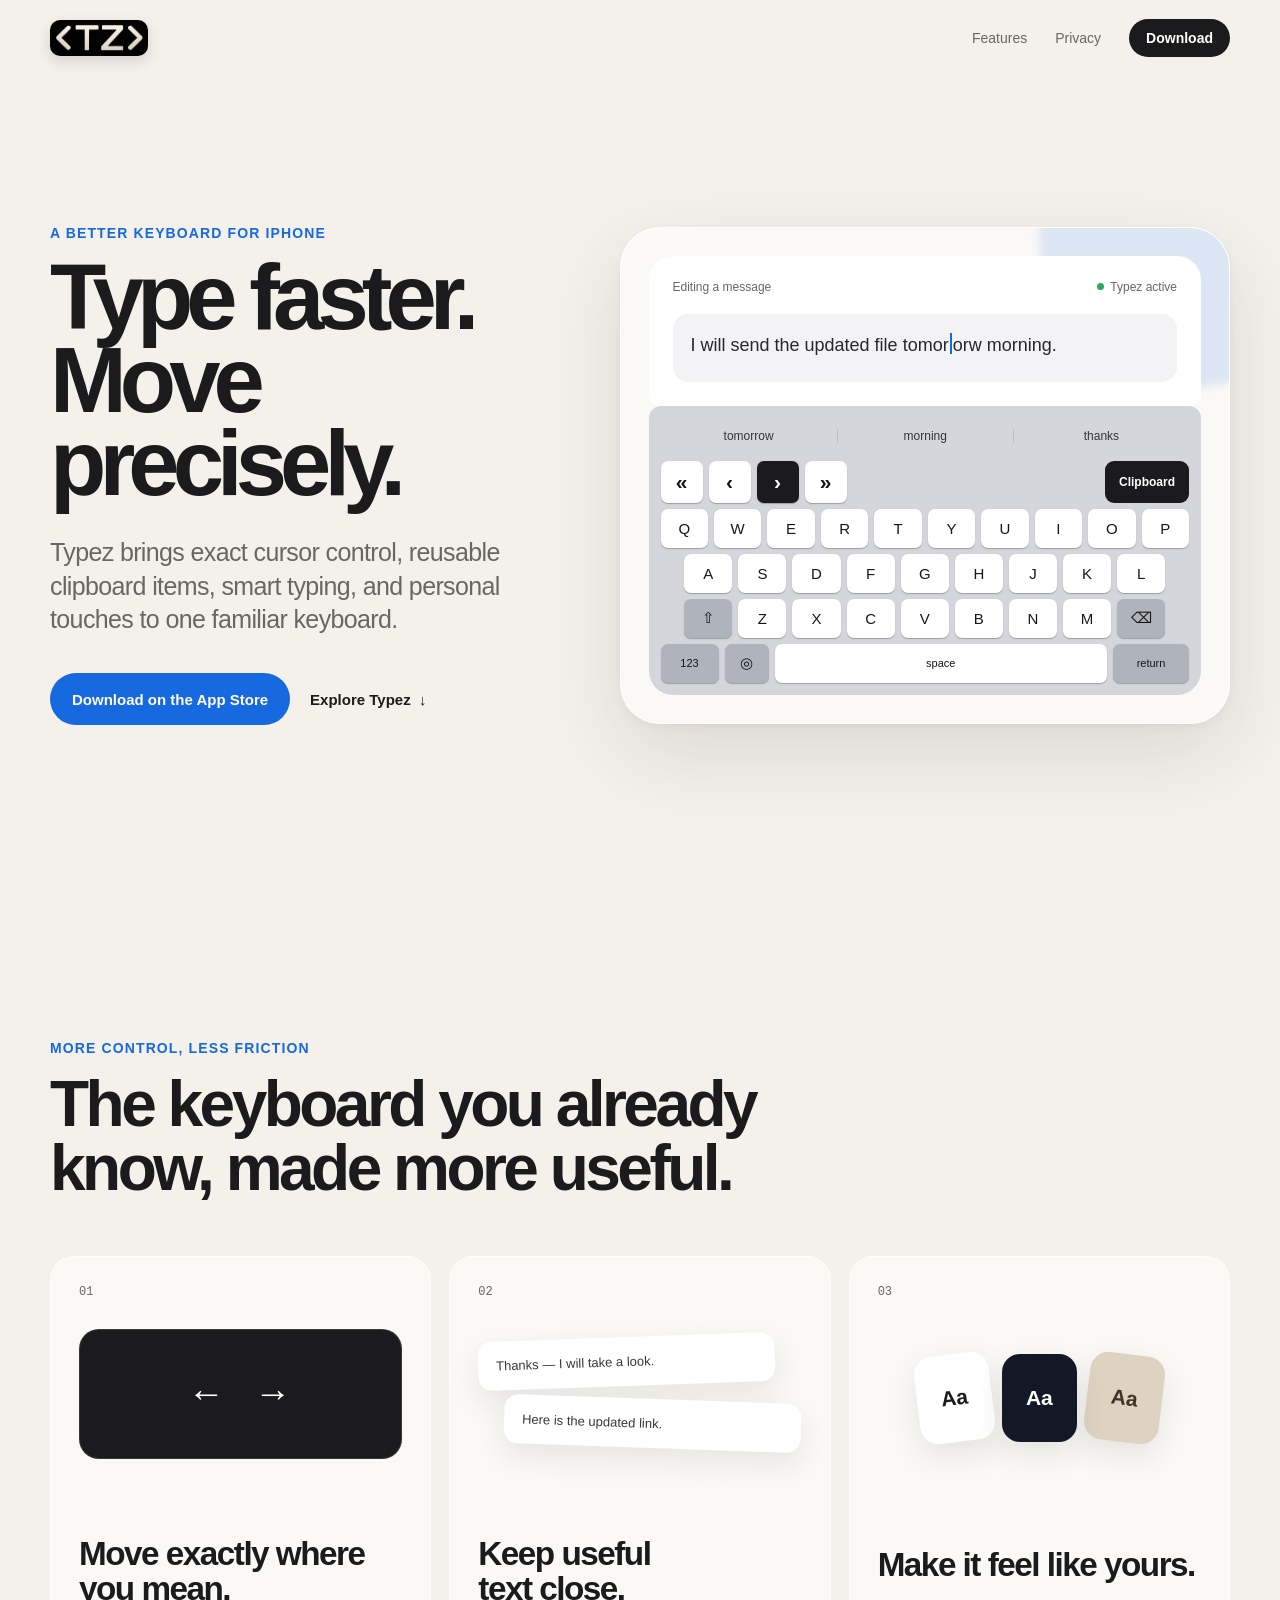
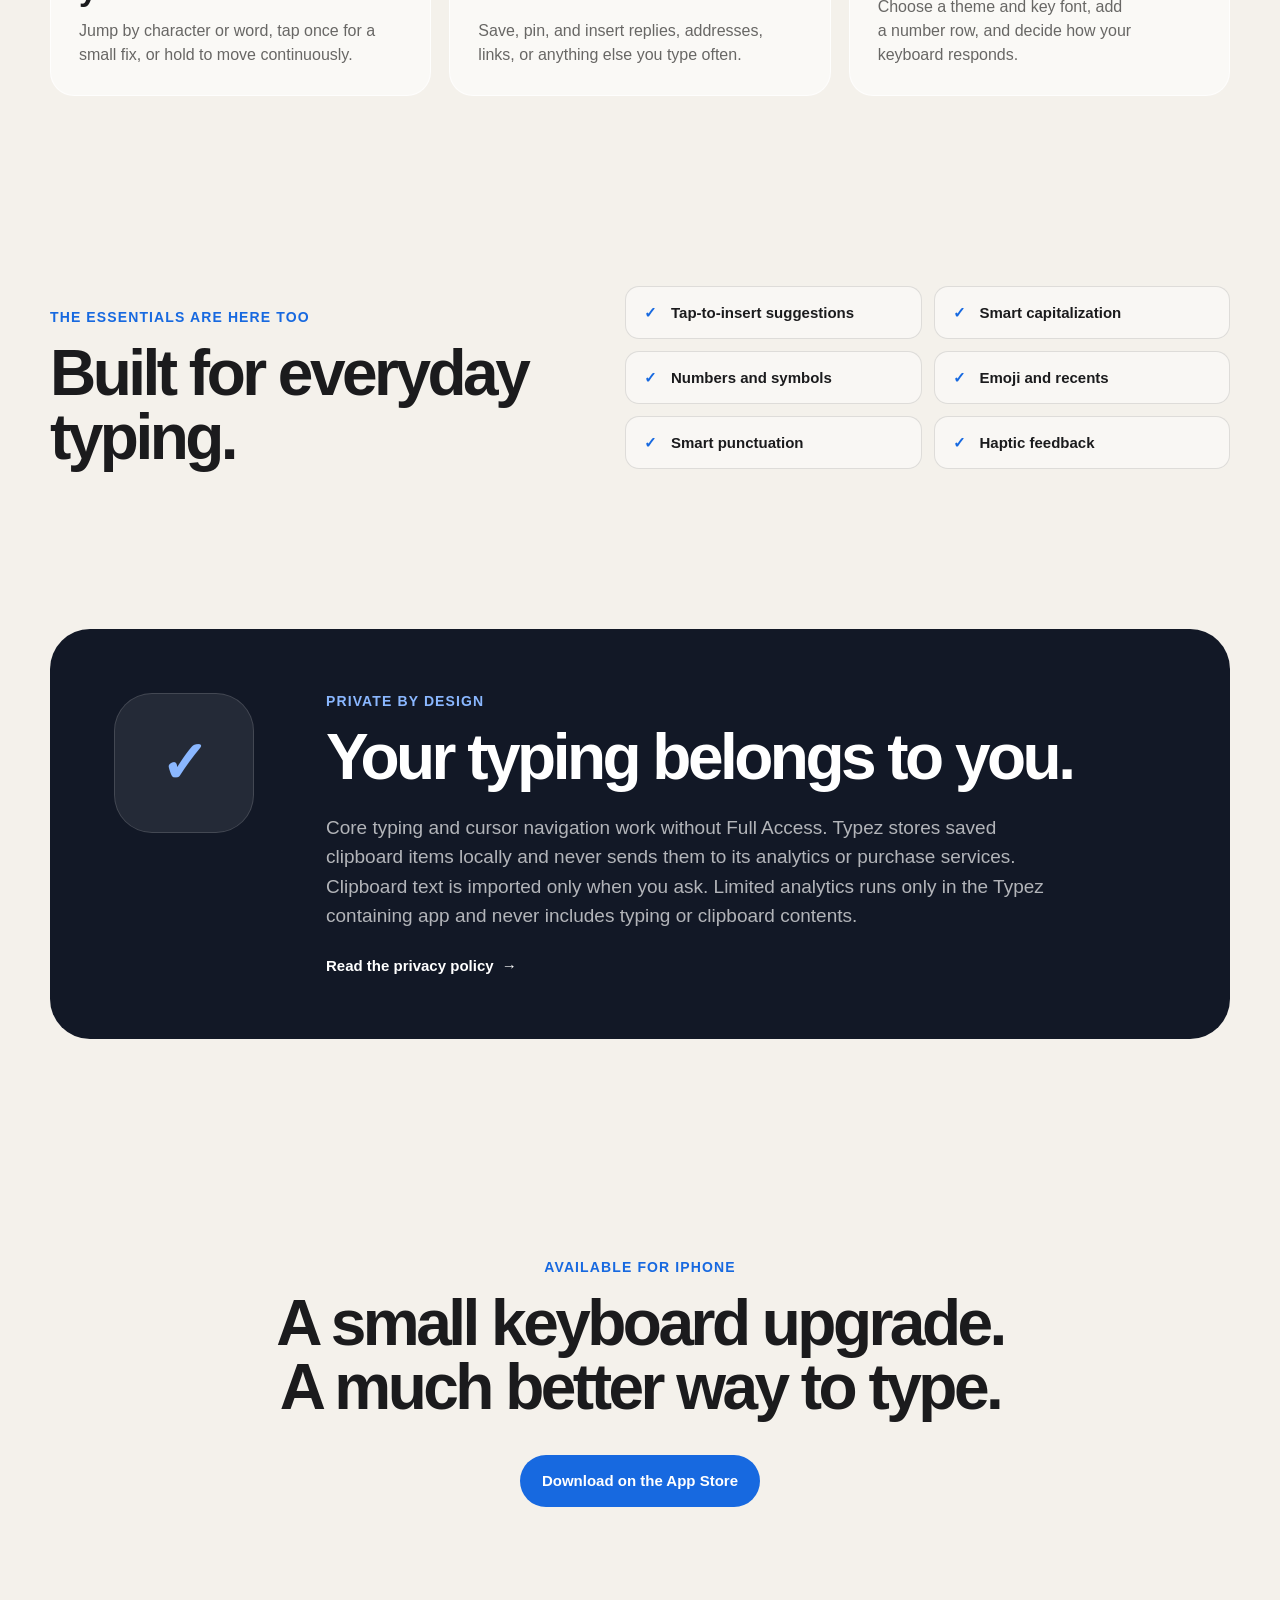
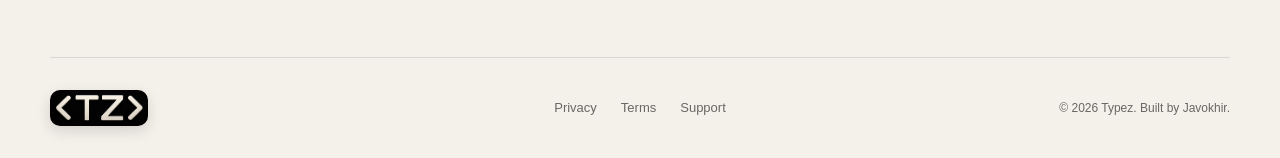
==== index.html @ 59bb4561 "Use full Typez artwork for favicon" ====
<!doctype html>
<html lang="en">
  <head>
    <meta charset="utf-8" />
    <meta name="viewport" content="width=device-width, initial-scale=1" />
    <meta
      name="description"
      content="Typez is a private, customizable iPhone keyboard with precise cursor controls and saved text ready when you need it."
    />
    <meta property="og:title" content="Typez — Type faster. Move precisely." />
    <meta
      property="og:description"
      content="Precise cursor controls, saved clipboard items, smart typing, and a keyboard made for you."
    />
    <meta property="og:type" content="website" />
    <meta name="theme-color" content="#f4f1eb" />
    <link rel="icon" type="image/png" sizes="512x512" href="assets/typez-icon.png" />
    <link rel="apple-touch-icon" href="assets/typez-icon.png" />
    <link rel="stylesheet" href="styles.css" />
    <title>Typez — Type faster. Move precisely.</title>
  </head>

  <body>
    <header class="site-header shell">
      <a class="brand" href="index.html" aria-label="Typez home">
        <img class="brand-logo" src="assets/typez-logo.png" width="450" height="165" alt="Typez" />
      </a>

      <nav class="site-nav" aria-label="Main navigation">
        <a href="#features">Features</a>
        <a class="mobile-link" href="#privacy">Privacy</a>
        <a class="nav-cta" href="https://apps.apple.com/">Download</a>
      </nav>
    </header>

    <main>
      <section class="hero shell">
        <div class="hero-copy">
          <p class="eyebrow">A better keyboard for iPhone</p>
          <h1>Type faster.<br />Move precisely.</h1>
          <p class="hero-text">
            Typez brings exact cursor control, reusable clipboard items, smart
            typing, and personal touches to one familiar keyboard.
          </p>
          <div class="hero-actions">
            <a class="release-pill" href="https://apps.apple.com/">Download on the App Store</a>
            <a class="text-link dark-link" href="#features">Explore Typez <span>↓</span></a>
          </div>
        </div>

        <div class="hero-product" aria-label="Preview of the Typez keyboard">
          <div class="editor-card">
            <div class="editor-topline">
              <span>Editing a message</span>
              <span class="status-dot">Typez active</span>
            </div>
            <p class="editor-text">
              I will send the updated file tomor<span class="cursor"></span>orw morning.
            </p>
          </div>

          <div class="keyboard" aria-hidden="true">
            <div class="suggestion-row">
              <span>tomorrow</span>
              <span>morning</span>
              <span>thanks</span>
            </div>

            <div class="tool-row">
              <span class="key tool-key">«</span>
              <span class="key tool-key">‹</span>
              <span class="key tool-key active">›</span>
              <span class="key tool-key">»</span>
              <span class="tool-spacer"></span>
              <span class="clipboard-key">Clipboard</span>
            </div>

            <div class="key-row ten">
              <span class="key">Q</span><span class="key">W</span><span class="key">E</span>
              <span class="key">R</span><span class="key">T</span><span class="key">Y</span>
              <span class="key">U</span><span class="key">I</span><span class="key">O</span>
              <span class="key">P</span>
            </div>
            <div class="key-row nine">
              <span class="key">A</span><span class="key">S</span><span class="key">D</span>
              <span class="key">F</span><span class="key">G</span><span class="key">H</span>
              <span class="key">J</span><span class="key">K</span><span class="key">L</span>
            </div>
            <div class="key-row nine bottom-row">
              <span class="key action-key">⇧</span><span class="key">Z</span>
              <span class="key">X</span><span class="key">C</span><span class="key">V</span>
              <span class="key">B</span><span class="key">N</span><span class="key">M</span>
              <span class="key action-key">⌫</span>
            </div>
            <div class="key-row bottom-controls">
              <span class="key action-key wide-key">123</span>
              <span class="key action-key icon-key">◎</span>
              <span class="key space-key">space</span>
              <span class="key action-key return-key">return</span>
            </div>
          </div>
        </div>
      </section>

      <section class="feature-section shell" id="features">
        <div class="section-heading">
          <p class="eyebrow">More control, less friction</p>
          <h2>The keyboard you already know, made more useful.</h2>
        </div>

        <div class="feature-grid">
          <article class="feature-card cursor-feature">
            <span class="feature-number">01</span>
            <div class="feature-icon arrow-icon" aria-hidden="true">←&nbsp;&nbsp;→</div>
            <h3>Move exactly where you mean.</h3>
            <p>
              Jump by character or word, tap once for a small fix, or hold to
              move continuously.
            </p>
          </article>

          <article class="feature-card clipboard-feature">
            <span class="feature-number">02</span>
            <div class="snippet-stack" aria-hidden="true">
              <span>Thanks — I will take a look.</span>
              <span>Here is the updated link.</span>
            </div>
            <h3>Keep useful text close.</h3>
            <p>
              Save, pin, and insert replies, addresses, links, or anything else
              you type often.
            </p>
          </article>

          <article class="feature-card theme-feature">
            <span class="feature-number">03</span>
            <div class="theme-swatches" aria-hidden="true">
              <span class="light-theme">Aa</span>
              <span class="midnight-theme">Aa</span>
              <span class="warm-theme">Aa</span>
            </div>
            <h3>Make it feel like yours.</h3>
            <p>
              Choose a theme and key font, add a number row, and decide how your
              keyboard responds.
            </p>
          </article>
        </div>
      </section>

      <section class="essentials shell" aria-labelledby="essentials-title">
        <div>
          <p class="eyebrow">The essentials are here too</p>
          <h2 id="essentials-title">Built for everyday typing.</h2>
        </div>
        <ul class="feature-list">
          <li>Tap-to-insert suggestions</li>
          <li>Smart capitalization</li>
          <li>Numbers and symbols</li>
          <li>Emoji and recents</li>
          <li>Smart punctuation</li>
          <li>Haptic feedback</li>
        </ul>
      </section>

      <section class="privacy-section shell" id="privacy">
        <div class="privacy-card">
          <div class="privacy-symbol" aria-hidden="true">✓</div>
          <div>
            <p class="eyebrow">Private by design</p>
            <h2>Your typing belongs to you.</h2>
            <p>
              Core typing and cursor navigation work without Full Access. Typez
              stores saved clipboard items locally and never sends them to its
              analytics or purchase services. Clipboard text is imported only
              when you ask. Limited analytics runs only in the Typez containing
              app and never includes typing or clipboard contents.
            </p>
            <a class="text-link" href="privacy.html">Read the privacy policy <span>→</span></a>
          </div>
        </div>
      </section>

      <section class="final-cta shell">
        <p class="eyebrow">Available for iPhone</p>
        <h2>A small keyboard upgrade.<br />A much better way to type.</h2>
        <a class="release-pill final-release" href="https://apps.apple.com/">Download on the App Store</a>
      </section>
    </main>

    <footer class="site-footer shell">
      <div class="footer-brand">
        <img class="brand-logo" src="assets/typez-logo.png" width="450" height="165" alt="Typez" />
      </div>
      <div class="footer-links">
        <a href="privacy.html">Privacy</a>
        <a href="terms.html">Terms</a>
        <a href="mailto:support@typez.app">Support</a>
      </div>
      <p>© 2026 Typez. Built by Javokhir.</p>
    </footer>
  </body>
</html>
---- styles.css ----
:root {
  color-scheme: light;
  --canvas: #f4f1eb;
  --surface: #fffdf9;
  --ink: #1b1b1d;
  --muted: #686765;
  --faint: #686765;
  --line: rgba(27, 27, 29, 0.12);
  --line-strong: rgba(27, 27, 29, 0.2);
  --blue: #1769e0;
  --midnight: #121826;
  --warm: #ded2c0;
  --radius-large: 40px;
  --radius-medium: 24px;
  --shadow: 0 30px 80px rgba(49, 42, 32, 0.12),
    0 3px 12px rgba(49, 42, 32, 0.05);
}

* {
  box-sizing: border-box;
}

html {
  scroll-behavior: smooth;
}

body {
  margin: 0;
  background: var(--canvas);
  color: var(--ink);
  font-family: -apple-system, BlinkMacSystemFont, "SF Pro Display", "SF Pro Text",
    "Helvetica Neue", Arial, sans-serif;
  -webkit-font-smoothing: antialiased;
  text-rendering: optimizeLegibility;
}

a {
  color: inherit;
}

.shell {
  width: min(1180px, calc(100% - 48px));
  margin-inline: auto;
}

.site-header {
  display: flex;
  align-items: center;
  justify-content: space-between;
  min-height: 76px;
}

.brand,
.footer-brand {
  display: inline-flex;
  align-items: center;
  text-decoration: none;
}

.brand-logo {
  display: block;
  width: 98px;
  height: auto;
  border-radius: 10px;
  box-shadow: 0 5px 14px rgba(27, 27, 29, 0.14);
}

.site-nav {
  display: flex;
  align-items: center;
  gap: 28px;
  font-size: 14px;
}

.site-nav a,
.footer-links a {
  color: var(--muted);
  text-decoration: none;
  transition: color 160ms ease;
}

.site-nav a:hover,
.footer-links a:hover,
.site-nav a[aria-current="page"],
.footer-links a[aria-current="page"] {
  color: var(--ink);
}

.site-nav .nav-cta {
  padding: 11px 17px;
  border-radius: 999px;
  background: var(--ink);
  color: white;
  font-weight: 650;
}

.site-nav .nav-cta:hover {
  color: white;
  background: #353537;
}

.hero {
  display: grid;
  grid-template-columns: minmax(0, 0.9fr) minmax(470px, 1.1fr);
  align-items: center;
  gap: 70px;
  min-height: calc(100vh - 76px);
  padding-block: 70px 96px;
}

.eyebrow {
  margin: 0 0 16px;
  color: var(--blue);
  font-size: 14px;
  font-weight: 720;
  letter-spacing: 0.08em;
  text-transform: uppercase;
}

h1,
h2,
h3,
p {
  text-wrap: pretty;
}

.hero h1 {
  margin: 0;
  font-size: clamp(64px, 7.2vw, 104px);
  font-weight: 730;
  letter-spacing: -0.075em;
  line-height: 0.9;
}

.hero-text {
  max-width: 560px;
  margin: 30px 0 0;
  color: var(--muted);
  font-size: clamp(20px, 2vw, 25px);
  letter-spacing: -0.025em;
  line-height: 1.35;
}

.hero-actions {
  display: flex;
  align-items: center;
  gap: 20px;
  margin-top: 36px;
}

.release-pill {
  display: inline-grid;
  min-height: 52px;
  place-items: center;
  padding: 0 22px;
  border-radius: 999px;
  background: var(--blue);
  color: white;
  font-size: 15px;
  font-weight: 680;
  text-decoration: none;
  transition: background 160ms ease, transform 160ms ease;
}

.release-pill:hover {
  background: #0f59c5;
  transform: translateY(-1px);
}

.text-link {
  color: white;
  font-size: 15px;
  font-weight: 650;
  text-decoration: none;
}

.dark-link {
  color: var(--ink);
}

.text-link span {
  display: inline-block;
  margin-left: 4px;
  transition: transform 160ms ease;
}

.text-link:hover span {
  transform: translateX(3px);
}

.dark-link:hover span {
  transform: translateY(3px);
}

.hero-product {
  position: relative;
  padding: 28px;
  border: 1px solid rgba(255, 255, 255, 0.78);
  border-radius: var(--radius-large);
  background: rgba(255, 255, 255, 0.58);
  box-shadow: var(--shadow);
  backdrop-filter: blur(20px);
  overflow: hidden;
}

.hero-product::before {
  position: absolute;
  width: 300px;
  height: 300px;
  top: -140px;
  right: -110px;
  border-radius: 50%;
  background: rgba(23, 105, 224, 0.13);
  content: "";
  filter: blur(4px);
}

.editor-card {
  position: relative;
  padding: 24px;
  border-radius: 24px 24px 12px 12px;
  background: white;
}

.editor-topline {
  display: flex;
  align-items: center;
  justify-content: space-between;
  margin-bottom: 20px;
  color: var(--faint);
  font-size: 12px;
}

.status-dot {
  display: inline-flex;
  align-items: center;
  gap: 6px;
}

.status-dot::before {
  width: 7px;
  height: 7px;
  border-radius: 50%;
  background: #30a75b;
  content: "";
}

.editor-text {
  min-height: 68px;
  margin: 0;
  padding: 18px;
  border-radius: 15px;
  background: #f3f3f5;
  color: #28282b;
  font-size: clamp(15px, 1.6vw, 18px);
  line-height: 1.55;
}

.cursor {
  display: inline-block;
  width: 2px;
  height: 1.2em;
  margin: 0 1px -0.22em;
  background: var(--blue);
  animation: blink 1s steps(1) infinite;
}

@keyframes blink {
  50% {
    opacity: 0;
  }
}

.keyboard {
  position: relative;
  padding: 12px;
  border-radius: 12px 12px 24px 24px;
  background: #d4d6dc;
}

.suggestion-row {
  display: grid;
  grid-template-columns: repeat(3, 1fr);
  min-height: 36px;
  align-items: center;
  margin-bottom: 7px;
  color: #343437;
  font-size: 12px;
  text-align: center;
}

.suggestion-row span + span {
  border-left: 1px solid rgba(27, 27, 29, 0.12);
}

.tool-row,
.key-row {
  display: grid;
  gap: 6px;
  margin-bottom: 6px;
}

.tool-row {
  grid-template-columns: repeat(4, 42px) 1fr auto;
}

.key-row.ten {
  grid-template-columns: repeat(10, 1fr);
}

.key-row.nine {
  grid-template-columns: repeat(9, 1fr);
  padding-inline: 4.5%;
}

.key-row.bottom-controls {
  grid-template-columns: 58px 44px 1fr 76px;
  margin: 0;
  padding-inline: 0;
}

.key {
  display: grid;
  min-width: 0;
  min-height: 39px;
  place-items: center;
  border-radius: 7px;
  background: white;
  color: #171719;
  font-size: clamp(11px, 1.2vw, 15px);
  font-weight: 520;
  box-shadow: 0 1px 0 rgba(0, 0, 0, 0.2), 0 1px 3px rgba(0, 0, 0, 0.08);
}

.tool-key {
  min-height: 42px;
  font-size: 21px;
  font-weight: 650;
}

.tool-key.active {
  background: var(--ink);
  color: white;
}

.clipboard-key {
  display: grid;
  min-height: 42px;
  place-items: center;
  padding: 0 14px;
  border-radius: 9px;
  background: var(--ink);
  color: white;
  font-size: 12px;
  font-weight: 650;
}

.action-key {
  background: #afb3bb;
}

.space-key,
.return-key,
.wide-key {
  font-size: 11px;
}

.feature-section {
  padding-block: 140px 70px;
}

.section-heading {
  max-width: 780px;
  margin-bottom: 56px;
}

.section-heading h2,
.essentials h2,
.privacy-card h2,
.final-cta h2 {
  margin: 0;
  font-size: clamp(42px, 5vw, 70px);
  font-weight: 700;
  letter-spacing: -0.055em;
  line-height: 1;
}

.feature-grid {
  display: grid;
  grid-template-columns: repeat(3, 1fr);
  gap: 18px;
}

.feature-card {
  display: flex;
  min-height: 440px;
  flex-direction: column;
  padding: 28px;
  border: 1px solid rgba(255, 255, 255, 0.72);
  border-radius: var(--radius-medium);
  background: rgba(255, 255, 255, 0.56);
  overflow: hidden;
}

.feature-number {
  color: var(--faint);
  font-family: ui-monospace, SFMono-Regular, Menlo, monospace;
  font-size: 12px;
}

.feature-card h3 {
  margin: auto 0 12px;
  font-size: clamp(26px, 2.6vw, 35px);
  font-weight: 680;
  letter-spacing: -0.045em;
  line-height: 1.05;
}

.feature-card p {
  margin: 0;
  color: var(--muted);
  font-size: 16px;
  line-height: 1.5;
}

.feature-icon {
  display: grid;
  height: 130px;
  place-items: center;
  margin-top: 30px;
  border-radius: 20px;
}

.arrow-icon {
  background: var(--ink);
  color: white;
  font-size: 37px;
  font-weight: 620;
  letter-spacing: 0.08em;
  box-shadow: inset 0 0 0 1px rgba(255, 255, 255, 0.12);
}

.snippet-stack {
  position: relative;
  height: 142px;
  margin-top: 28px;
}

.snippet-stack span {
  position: absolute;
  display: block;
  width: calc(100% - 26px);
  padding: 17px 18px;
  border-radius: 14px;
  background: white;
  color: #38373a;
  font-size: 13px;
  box-shadow: 0 12px 30px rgba(42, 37, 31, 0.09);
}

.snippet-stack span:first-child {
  top: 10px;
  left: 0;
  transform: rotate(-2deg);
}

.snippet-stack span:last-child {
  top: 72px;
  right: 0;
  transform: rotate(2deg);
}

.theme-swatches {
  display: flex;
  height: 142px;
  align-items: center;
  justify-content: center;
  gap: 10px;
  margin-top: 28px;
}

.theme-swatches span {
  display: grid;
  width: 75px;
  height: 88px;
  place-items: center;
  border-radius: 18px;
  font-size: 21px;
  font-weight: 650;
  box-shadow: 0 12px 30px rgba(42, 37, 31, 0.1);
}

.light-theme {
  background: white;
  color: var(--ink);
  transform: rotate(-7deg);
}

.midnight-theme {
  z-index: 2;
  background: var(--midnight);
  color: white;
}

.warm-theme {
  background: var(--warm);
  color: #3e3429;
  transform: rotate(7deg);
}

.essentials {
  display: grid;
  grid-template-columns: 0.9fr 1.1fr;
  align-items: end;
  gap: 80px;
  padding-block: 120px;
}

.feature-list {
  display: grid;
  grid-template-columns: repeat(2, 1fr);
  gap: 12px;
  margin: 0;
  padding: 0;
  list-style: none;
}

.feature-list li {
  position: relative;
  padding: 17px 18px 17px 45px;
  border: 1px solid var(--line);
  border-radius: 14px;
  background: rgba(255, 255, 255, 0.43);
  font-size: 15px;
  font-weight: 560;
}

.feature-list li::before {
  position: absolute;
  top: 50%;
  left: 18px;
  color: var(--blue);
  content: "✓";
  font-weight: 760;
  transform: translateY(-50%);
}

.privacy-section {
  padding-block: 40px 120px;
}

.privacy-card {
  display: grid;
  grid-template-columns: 160px 1fr;
  gap: 52px;
  padding: 64px;
  border-radius: var(--radius-large);
  background: var(--midnight);
  color: white;
}

.privacy-symbol {
  display: grid;
  width: 140px;
  height: 140px;
  place-items: center;
  border: 1px solid rgba(255, 255, 255, 0.14);
  border-radius: 38px;
  background: rgba(255, 255, 255, 0.08);
  color: #8ab7ff;
  font-size: 58px;
  font-weight: 700;
}

.privacy-card .eyebrow {
  color: #8ab7ff;
}

.privacy-card p:not(.eyebrow) {
  max-width: 720px;
  margin: 24px 0 26px;
  color: rgba(255, 255, 255, 0.68);
  font-size: 19px;
  line-height: 1.55;
}

.final-cta {
  padding-block: 100px 150px;
  text-align: center;
}

.final-cta h2 {
  max-width: 900px;
  margin-inline: auto;
}

.final-release {
  margin-top: 36px;
}

.site-footer {
  display: grid;
  grid-template-columns: 1fr auto 1fr;
  align-items: center;
  gap: 32px;
  padding-block: 32px;
  border-top: 1px solid var(--line);
}

.footer-links {
  display: flex;
  gap: 24px;
  font-size: 13px;
}

.site-footer > p {
  margin: 0;
  color: var(--faint);
  font-size: 12px;
  text-align: right;
}

.legal-page {
  max-width: 900px;
  padding-block: 100px 120px;
}

.legal-header {
  padding-bottom: 60px;
  border-bottom: 1px solid var(--line);
}

.legal-header h1 {
  margin: 0;
  font-size: clamp(58px, 8vw, 92px);
  font-weight: 720;
  letter-spacing: -0.07em;
  line-height: 0.95;
}

.legal-updated {
  margin: 20px 0 0;
  color: var(--faint);
  font-size: 13px;
}

.legal-intro {
  max-width: 730px;
  margin: 34px 0 0;
  color: var(--muted);
  font-size: 21px;
  line-height: 1.55;
}

.legal-content {
  padding-top: 30px;
}

.legal-content section {
  padding-block: 34px;
  border-bottom: 1px solid var(--line);
}

.legal-content h2 {
  margin: 0 0 18px;
  font-size: 24px;
  font-weight: 680;
  letter-spacing: -0.025em;
}

.legal-content p,
.legal-content li {
  color: var(--muted);
  font-size: 16px;
  line-height: 1.75;
}

.legal-content p {
  margin: 0;
}

.legal-content p + p,
.legal-content ul + p {
  margin-top: 16px;
}

.legal-content ul {
  margin: 14px 0 0;
  padding-left: 22px;
}

.legal-content li + li {
  margin-top: 7px;
}

.legal-content a {
  color: var(--blue);
  text-underline-offset: 3px;
}

.legal-footer {
  max-width: 1180px;
}

@media (max-width: 980px) {
  .hero {
    grid-template-columns: 1fr;
    gap: 60px;
    padding-top: 90px;
  }

  .hero-copy {
    max-width: 780px;
    margin-inline: auto;
    text-align: center;
  }

  .hero-text,
  .hero-actions {
    justify-content: center;
    margin-inline: auto;
  }

  .feature-grid {
    grid-template-columns: 1fr;
  }

  .feature-card {
    min-height: 390px;
  }

  .essentials {
    grid-template-columns: 1fr;
    gap: 44px;
  }
}

@media (max-width: 720px) {
  .shell {
    width: min(100% - 28px, 1180px);
  }

  .site-header {
    min-height: 68px;
  }

  .brand-logo {
    width: 88px;
    border-radius: 9px;
  }

  .site-nav {
    gap: 14px;
  }

  .site-nav > a {
    display: none;
  }

  .site-nav > .nav-cta,
  .site-nav > .mobile-link {
    display: inline-flex;
  }

  .hero {
    min-height: 0;
    padding-block: 70px 80px;
  }

  .hero h1 {
    font-size: clamp(54px, 17vw, 76px);
  }

  .hero-text {
    font-size: 19px;
  }

  .hero-actions {
    flex-direction: column;
  }

  .hero-product {
    padding: 10px;
    border-radius: 28px;
  }

  .editor-card {
    padding: 15px 10px;
  }

  .editor-text {
    min-height: 58px;
    padding: 13px;
    font-size: 13px;
  }

  .keyboard {
    padding: 7px;
  }

  .tool-row,
  .key-row {
    gap: 4px;
    margin-bottom: 4px;
  }

  .tool-row {
    grid-template-columns: repeat(4, 34px) 1fr auto;
  }

  .key {
    min-height: 32px;
    border-radius: 5px;
    font-size: 10px;
  }

  .tool-key {
    min-height: 36px;
    font-size: 17px;
  }

  .clipboard-key {
    min-height: 36px;
    padding-inline: 9px;
    font-size: 10px;
  }

  .suggestion-row {
    min-height: 31px;
    font-size: 10px;
  }

  .key-row.bottom-controls {
    grid-template-columns: 47px 38px 1fr 62px;
  }

  .feature-section {
    padding-block: 100px 50px;
  }

  .section-heading {
    margin-bottom: 36px;
  }

  .section-heading h2,
  .essentials h2,
  .privacy-card h2,
  .final-cta h2 {
    font-size: clamp(39px, 12vw, 54px);
  }

  .feature-card {
    min-height: 380px;
    padding: 22px;
  }

  .essentials {
    padding-block: 90px;
  }

  .feature-list {
    grid-template-columns: 1fr;
  }

  .privacy-section {
    padding-bottom: 80px;
  }

  .privacy-card {
    grid-template-columns: 1fr;
    gap: 34px;
    padding: 34px 24px;
    border-radius: 28px;
  }

  .privacy-symbol {
    width: 76px;
    height: 76px;
    border-radius: 22px;
    font-size: 34px;
  }

  .privacy-card p:not(.eyebrow) {
    font-size: 17px;
  }

  .final-cta {
    padding-block: 80px 110px;
  }

  .site-footer {
    grid-template-columns: 1fr auto;
  }

  .site-footer > p {
    grid-column: 1 / -1;
    text-align: left;
  }

  .footer-links {
    gap: 15px;
  }

  .legal-page {
    padding-block: 70px 90px;
  }

  .legal-header {
    padding-bottom: 44px;
  }

  .legal-header h1 {
    font-size: clamp(52px, 16vw, 72px);
  }

  .legal-intro {
    font-size: 18px;
  }
}

@media (prefers-reduced-motion: reduce) {
  html {
    scroll-behavior: auto;
  }

  *,
  *::before,
  *::after {
    scroll-behavior: auto !important;
    animation-duration: 0.01ms !important;
    animation-iteration-count: 1 !important;
    transition-duration: 0.01ms !important;
  }
}
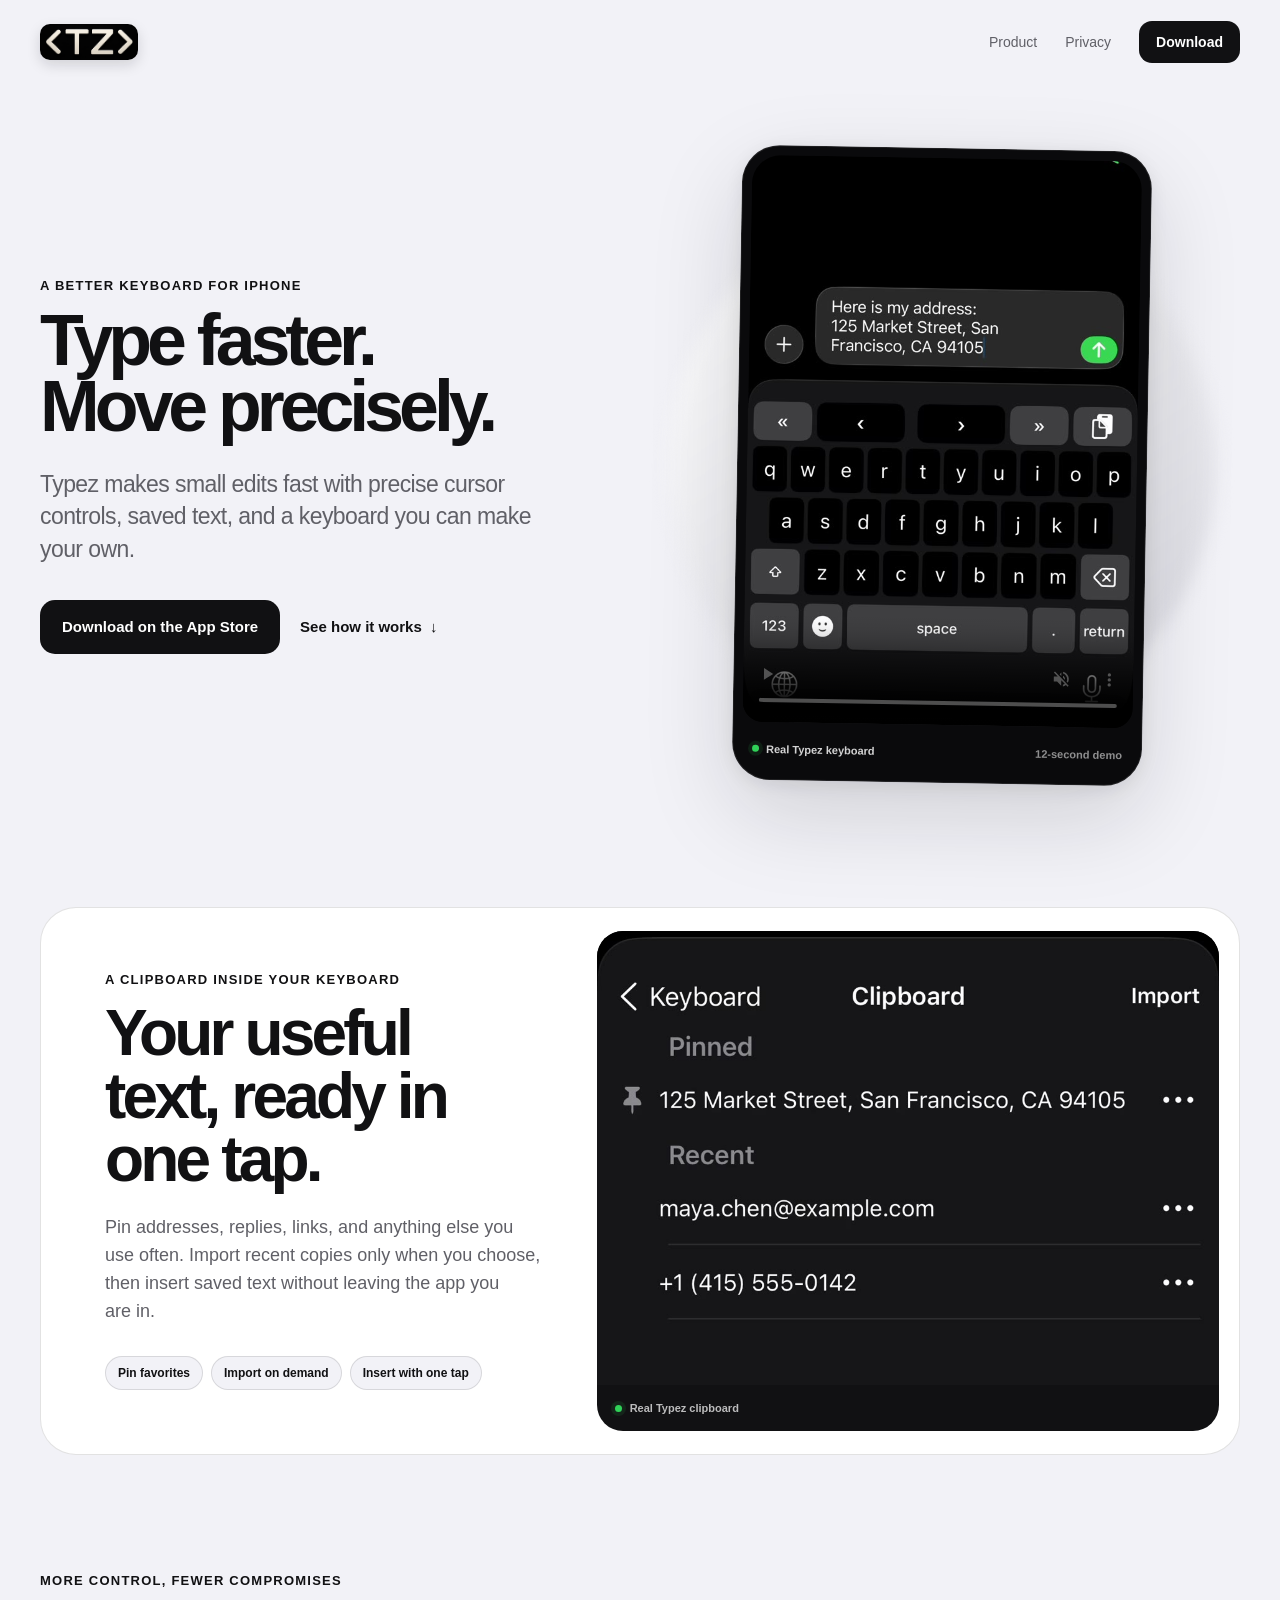
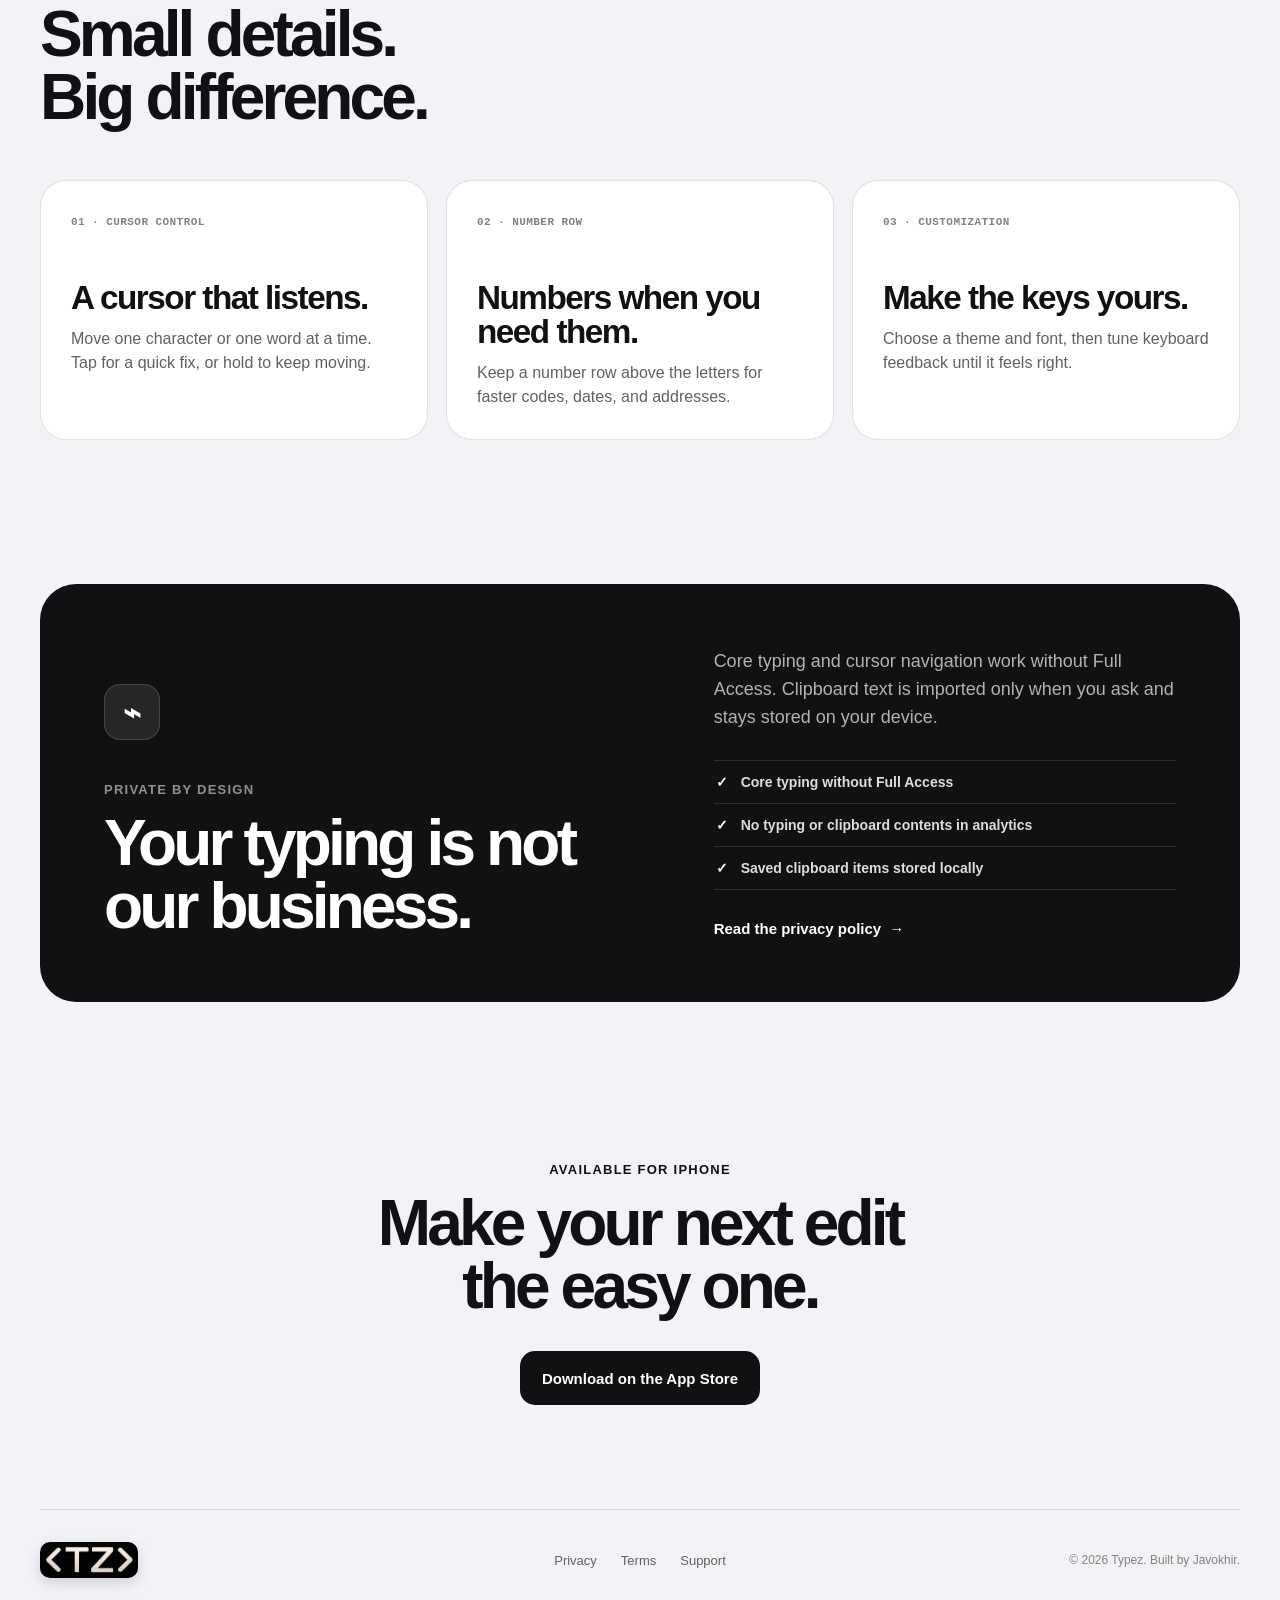
==== commit ff98d27b: "Refresh landing page with real Typez demos" ====
--- a/index.html
+++ b/index.html
@@ -10,13 +10,13 @@
     <meta property="og:title" content="Typez — Type faster. Move precisely." />
     <meta
       property="og:description"
-      content="Precise cursor controls, saved clipboard items, smart typing, and a keyboard made for you."
+      content="Move the cursor by character or word, paste saved text, and make your iPhone keyboard your own."
     />
     <meta property="og:type" content="website" />
-    <meta name="theme-color" content="#f4f1eb" />
+    <meta name="theme-color" content="#f2f2f7" />
     <link rel="icon" type="image/png" sizes="512x512" href="assets/typez-icon.png" />
     <link rel="apple-touch-icon" href="assets/typez-icon.png" />
-    <link rel="stylesheet" href="styles.css" />
+    <link rel="stylesheet" href="styles.css?v=4" />
     <title>Typez — Type faster. Move precisely.</title>
   </head>
 
@@ -27,7 +27,7 @@
       </a>
 
       <nav class="site-nav" aria-label="Main navigation">
-        <a href="#features">Features</a>
+        <a href="#clipboard">Product</a>
         <a class="mobile-link" href="#privacy">Privacy</a>
         <a class="nav-cta" href="https://apps.apple.com/">Download</a>
       </nav>
@@ -39,143 +39,112 @@
           <p class="eyebrow">A better keyboard for iPhone</p>
           <h1>Type faster.<br />Move precisely.</h1>
           <p class="hero-text">
-            Typez brings exact cursor control, reusable clipboard items, smart
-            typing, and personal touches to one familiar keyboard.
+            Typez makes small edits fast with precise cursor controls, saved
+            text, and a keyboard you can make your own.
           </p>
           <div class="hero-actions">
-            <a class="release-pill" href="https://apps.apple.com/">Download on the App Store</a>
-            <a class="text-link dark-link" href="#features">Explore Typez <span>↓</span></a>
+            <a class="primary-button" href="https://apps.apple.com/">Download on the App Store</a>
+            <a class="text-link dark-link" href="#clipboard">See how it works <span>↓</span></a>
           </div>
         </div>
 
-        <div class="hero-product" aria-label="Preview of the Typez keyboard">
-          <div class="editor-card">
-            <div class="editor-topline">
-              <span>Editing a message</span>
-              <span class="status-dot">Typez active</span>
-            </div>
-            <p class="editor-text">
-              I will send the updated file tomor<span class="cursor"></span>orw morning.
+        <div class="hero-product">
+          <figure class="demo-frame">
+            <video
+              class="demo-video"
+              autoplay
+              muted
+              loop
+              playsinline
+              controls
+              preload="metadata"
+              poster="assets/typez-feature-demo-poster.jpg"
+              aria-label="Typez keyboard demo showing cursor control and saved text insertion"
+            >
+              <source src="assets/typez-feature-demo.mp4" type="video/mp4" />
+              Your browser does not support embedded video.
+            </video>
+            <figcaption>
+              <span><i aria-hidden="true"></i> Real Typez keyboard</span>
+              <span>12-second demo</span>
+            </figcaption>
+          </figure>
+        </div>
+      </section>
+
+      <section class="clipboard-section shell" id="clipboard" aria-labelledby="clipboard-title">
+        <div class="clipboard-card">
+          <div class="clipboard-copy">
+            <p class="eyebrow">A clipboard inside your keyboard</p>
+            <h2 id="clipboard-title">Your useful text, ready in one tap.</h2>
+            <p>
+              Pin addresses, replies, links, and anything else you use often.
+              Import recent copies only when you choose, then insert saved text
+              without leaving the app you are in.
             </p>
+            <ul class="clipboard-benefits" aria-label="Clipboard benefits">
+              <li>Pin favorites</li>
+              <li>Import on demand</li>
+              <li>Insert with one tap</li>
+            </ul>
           </div>
 
-          <div class="keyboard" aria-hidden="true">
-            <div class="suggestion-row">
-              <span>tomorrow</span>
-              <span>morning</span>
-              <span>thanks</span>
-            </div>
-
-            <div class="tool-row">
-              <span class="key tool-key">«</span>
-              <span class="key tool-key">‹</span>
-              <span class="key tool-key active">›</span>
-              <span class="key tool-key">»</span>
-              <span class="tool-spacer"></span>
-              <span class="clipboard-key">Clipboard</span>
-            </div>
-
-            <div class="key-row ten">
-              <span class="key">Q</span><span class="key">W</span><span class="key">E</span>
-              <span class="key">R</span><span class="key">T</span><span class="key">Y</span>
-              <span class="key">U</span><span class="key">I</span><span class="key">O</span>
-              <span class="key">P</span>
-            </div>
-            <div class="key-row nine">
-              <span class="key">A</span><span class="key">S</span><span class="key">D</span>
-              <span class="key">F</span><span class="key">G</span><span class="key">H</span>
-              <span class="key">J</span><span class="key">K</span><span class="key">L</span>
-            </div>
-            <div class="key-row nine bottom-row">
-              <span class="key action-key">⇧</span><span class="key">Z</span>
-              <span class="key">X</span><span class="key">C</span><span class="key">V</span>
-              <span class="key">B</span><span class="key">N</span><span class="key">M</span>
-              <span class="key action-key">⌫</span>
-            </div>
-            <div class="key-row bottom-controls">
-              <span class="key action-key wide-key">123</span>
-              <span class="key action-key icon-key">◎</span>
-              <span class="key space-key">space</span>
-              <span class="key action-key return-key">return</span>
-            </div>
-          </div>
+          <figure class="clipboard-media">
+            <img
+              src="assets/typez-clipboard.jpg"
+              width="1000"
+              height="730"
+              alt="The real Typez clipboard showing a pinned address and recently copied items"
+            />
+            <figcaption>Real Typez clipboard</figcaption>
+          </figure>
         </div>
       </section>
 
       <section class="feature-section shell" id="features">
         <div class="section-heading">
-          <p class="eyebrow">More control, less friction</p>
-          <h2>The keyboard you already know, made more useful.</h2>
+          <p class="eyebrow">More control, fewer compromises</p>
+          <h2>Small details.<br />Big difference.</h2>
         </div>
 
         <div class="feature-grid">
-          <article class="feature-card cursor-feature">
-            <span class="feature-number">01</span>
-            <div class="feature-icon arrow-icon" aria-hidden="true">←&nbsp;&nbsp;→</div>
-            <h3>Move exactly where you mean.</h3>
-            <p>
-              Jump by character or word, tap once for a small fix, or hold to
-              move continuously.
-            </p>
+          <article class="feature-card">
+            <span class="feature-number">01 · Cursor control</span>
+            <h3>A cursor that listens.</h3>
+            <p>Move one character or one word at a time. Tap for a quick fix, or hold to keep moving.</p>
           </article>
 
-          <article class="feature-card clipboard-feature">
-            <span class="feature-number">02</span>
-            <div class="snippet-stack" aria-hidden="true">
-              <span>Thanks — I will take a look.</span>
-              <span>Here is the updated link.</span>
-            </div>
-            <h3>Keep useful text close.</h3>
-            <p>
-              Save, pin, and insert replies, addresses, links, or anything else
-              you type often.
-            </p>
+          <article class="feature-card">
+            <span class="feature-number">02 · Number row</span>
+            <h3>Numbers when you need them.</h3>
+            <p>Keep a number row above the letters for faster codes, dates, and addresses.</p>
           </article>
 
-          <article class="feature-card theme-feature">
-            <span class="feature-number">03</span>
-            <div class="theme-swatches" aria-hidden="true">
-              <span class="light-theme">Aa</span>
-              <span class="midnight-theme">Aa</span>
-              <span class="warm-theme">Aa</span>
-            </div>
-            <h3>Make it feel like yours.</h3>
-            <p>
-              Choose a theme and key font, add a number row, and decide how your
-              keyboard responds.
-            </p>
+          <article class="feature-card">
+            <span class="feature-number">03 · Customization</span>
+            <h3>Make the keys yours.</h3>
+            <p>Choose a theme and font, then tune keyboard feedback until it feels right.</p>
           </article>
         </div>
       </section>
 
-      <section class="essentials shell" aria-labelledby="essentials-title">
-        <div>
-          <p class="eyebrow">The essentials are here too</p>
-          <h2 id="essentials-title">Built for everyday typing.</h2>
-        </div>
-        <ul class="feature-list">
-          <li>Tap-to-insert suggestions</li>
-          <li>Smart capitalization</li>
-          <li>Numbers and symbols</li>
-          <li>Emoji and recents</li>
-          <li>Smart punctuation</li>
-          <li>Haptic feedback</li>
-        </ul>
-      </section>
-
-      <section class="privacy-section shell" id="privacy">
+      <section class="privacy-section shell" id="privacy" aria-labelledby="privacy-title">
         <div class="privacy-card">
-          <div class="privacy-symbol" aria-hidden="true">✓</div>
-          <div>
+          <div class="privacy-heading">
+            <div class="privacy-symbol" aria-hidden="true">⌁</div>
             <p class="eyebrow">Private by design</p>
-            <h2>Your typing belongs to you.</h2>
+            <h2 id="privacy-title">Your typing is not our business.</h2>
+          </div>
+          <div class="privacy-content">
             <p>
-              Core typing and cursor navigation work without Full Access. Typez
-              stores saved clipboard items locally and never sends them to its
-              analytics or purchase services. Clipboard text is imported only
-              when you ask. Limited analytics runs only in the Typez containing
-              app and never includes typing or clipboard contents.
+              Core typing and cursor navigation work without Full Access.
+              Clipboard text is imported only when you ask and stays stored on your device.
             </p>
+            <ul class="privacy-points">
+              <li>Core typing without Full Access</li>
+              <li>No typing or clipboard contents in analytics</li>
+              <li>Saved clipboard items stored locally</li>
+            </ul>
             <a class="text-link" href="privacy.html">Read the privacy policy <span>→</span></a>
           </div>
         </div>
@@ -183,8 +152,8 @@
 
       <section class="final-cta shell">
         <p class="eyebrow">Available for iPhone</p>
-        <h2>A small keyboard upgrade.<br />A much better way to type.</h2>
-        <a class="release-pill final-release" href="https://apps.apple.com/">Download on the App Store</a>
+        <h2>Make your next edit<br />the easy one.</h2>
+        <a class="primary-button final-download" href="https://apps.apple.com/">Download on the App Store</a>
       </section>
     </main>
 
@@ -199,5 +168,8 @@
       </div>
       <p>© 2026 Typez. Built by Javokhir.</p>
     </footer>
+
+    <!-- Vercel Web Analytics -->
+    <script defer src="https://cdn.vercel-insights.com/v1/script.js"></script>
   </body>
 </html>
--- a/styles.css
+++ b/styles.css
@@ -1,19 +1,16 @@
 :root {
   color-scheme: light;
-  --canvas: #f4f1eb;
-  --surface: #fffdf9;
-  --ink: #1b1b1d;
-  --muted: #686765;
-  --faint: #686765;
-  --line: rgba(27, 27, 29, 0.12);
-  --line-strong: rgba(27, 27, 29, 0.2);
+  --canvas: #f2f2f7;
+  --surface: #ffffff;
+  --ink: #111113;
+  --muted: #606067;
+  --faint: #818188;
+  --line: rgba(17, 17, 19, 0.12);
   --blue: #1769e0;
-  --midnight: #121826;
-  --warm: #ded2c0;
-  --radius-large: 40px;
-  --radius-medium: 24px;
-  --shadow: 0 30px 80px rgba(49, 42, 32, 0.12),
-    0 3px 12px rgba(49, 42, 32, 0.05);
+  --radius-large: 36px;
+  --radius-medium: 26px;
+  --shadow: 0 32px 90px rgba(20, 20, 24, 0.15),
+    0 4px 18px rgba(20, 20, 24, 0.08);
 }
 
 * {
@@ -26,6 +23,7 @@
 
 body {
   margin: 0;
+  overflow-x: hidden;
   background: var(--canvas);
   color: var(--ink);
   font-family: -apple-system, BlinkMacSystemFont, "SF Pro Display", "SF Pro Text",
@@ -39,15 +37,15 @@
 }
 
 .shell {
-  width: min(1180px, calc(100% - 48px));
+  width: min(1200px, calc(100% - 48px));
   margin-inline: auto;
 }
 
 .site-header {
   display: flex;
+  min-height: 84px;
   align-items: center;
   justify-content: space-between;
-  min-height: 76px;
 }
 
 .brand,
@@ -62,7 +60,7 @@
   width: 98px;
   height: auto;
   border-radius: 10px;
-  box-shadow: 0 5px 14px rgba(27, 27, 29, 0.14);
+  box-shadow: 0 5px 14px rgba(17, 17, 19, 0.14);
 }
 
 .site-nav {
@@ -76,7 +74,7 @@
 .footer-links a {
   color: var(--muted);
   text-decoration: none;
-  transition: color 160ms ease;
+  transition: color 160ms ease, background 160ms ease, transform 160ms ease;
 }
 
 .site-nav a:hover,
@@ -87,33 +85,42 @@
 }
 
 .site-nav .nav-cta {
-  padding: 11px 17px;
-  border-radius: 999px;
+  display: inline-grid;
+  min-height: 42px;
+  place-items: center;
+  padding-inline: 17px;
+  border-radius: 13px;
   background: var(--ink);
   color: white;
   font-weight: 650;
 }
 
 .site-nav .nav-cta:hover {
+  background: #343438;
   color: white;
-  background: #353537;
+  transform: translateY(-1px);
 }
 
 .hero {
   display: grid;
-  grid-template-columns: minmax(0, 0.9fr) minmax(470px, 1.1fr);
-  align-items: center;
-  gap: 70px;
-  min-height: calc(100vh - 76px);
-  padding-block: 70px 96px;
+  min-height: 760px;
+  grid-template-columns: minmax(0, 0.94fr) minmax(470px, 1.06fr);
+  align-items: center;
+  gap: clamp(48px, 6vw, 84px);
+  padding-block: 64px 112px;
+}
+
+.hero-copy {
+  position: relative;
+  z-index: 1;
 }
 
 .eyebrow {
-  margin: 0 0 16px;
-  color: var(--blue);
-  font-size: 14px;
-  font-weight: 720;
-  letter-spacing: 0.08em;
+  margin: 0 0 15px;
+  color: var(--ink);
+  font-size: 13px;
+  font-weight: 730;
+  letter-spacing: 0.095em;
   text-transform: uppercase;
 }
 
@@ -125,36 +132,37 @@
 }
 
 .hero h1 {
+  max-width: 650px;
   margin: 0;
-  font-size: clamp(64px, 7.2vw, 104px);
-  font-weight: 730;
-  letter-spacing: -0.075em;
-  line-height: 0.9;
+  font-size: clamp(58px, 5.6vw, 82px);
+  font-weight: 740;
+  letter-spacing: -0.07em;
+  line-height: 0.92;
 }
 
 .hero-text {
   max-width: 560px;
-  margin: 30px 0 0;
+  margin: 28px 0 0;
   color: var(--muted);
-  font-size: clamp(20px, 2vw, 25px);
+  font-size: clamp(19px, 1.8vw, 23px);
   letter-spacing: -0.025em;
-  line-height: 1.35;
+  line-height: 1.42;
 }
 
 .hero-actions {
   display: flex;
   align-items: center;
   gap: 20px;
-  margin-top: 36px;
-}
-
-.release-pill {
+  margin-top: 34px;
+}
+
+.primary-button {
   display: inline-grid;
-  min-height: 52px;
+  min-height: 54px;
   place-items: center;
   padding: 0 22px;
-  border-radius: 999px;
-  background: var(--blue);
+  border-radius: 15px;
+  background: var(--ink);
   color: white;
   font-size: 15px;
   font-weight: 680;
@@ -162,8 +170,8 @@
   transition: background 160ms ease, transform 160ms ease;
 }
 
-.release-pill:hover {
-  background: #0f59c5;
+.primary-button:hover {
+  background: #343438;
   transform: translateY(-1px);
 }
 
@@ -194,195 +202,172 @@
 
 .hero-product {
   position: relative;
-  padding: 28px;
-  border: 1px solid rgba(255, 255, 255, 0.78);
-  border-radius: var(--radius-large);
-  background: rgba(255, 255, 255, 0.58);
-  box-shadow: var(--shadow);
-  backdrop-filter: blur(20px);
-  overflow: hidden;
+  display: grid;
+  place-items: center;
 }
 
 .hero-product::before {
   position: absolute;
-  width: 300px;
-  height: 300px;
-  top: -140px;
-  right: -110px;
+  width: 92%;
+  aspect-ratio: 1;
   border-radius: 50%;
-  background: rgba(23, 105, 224, 0.13);
+  background: linear-gradient(145deg, #ffffff 0%, #d9d9e1 100%);
   content: "";
-  filter: blur(4px);
-}
-
-.editor-card {
+  filter: blur(8px);
+}
+
+.demo-frame {
   position: relative;
-  padding: 24px;
-  border-radius: 24px 24px 12px 12px;
-  background: white;
-}
-
-.editor-topline {
+  width: min(100%, 410px);
+  margin: 0;
+  padding: 9px;
+  border: 1px solid rgba(255, 255, 255, 0.1);
+  border-radius: 38px;
+  background: #0a0a0c;
+  box-shadow: var(--shadow);
+  overflow: hidden;
+  transform: rotate(1deg);
+}
+
+.demo-video {
+  display: block;
+  width: 100%;
+  aspect-ratio: 1206 / 1754;
+  border-radius: 29px 29px 20px 20px;
+  background: #000;
+  object-fit: cover;
+}
+
+.demo-frame figcaption {
   display: flex;
+  min-height: 48px;
   align-items: center;
   justify-content: space-between;
-  margin-bottom: 20px;
-  color: var(--faint);
-  font-size: 12px;
-}
-
-.status-dot {
+  gap: 18px;
+  padding: 5px 10px 0;
+  color: rgba(255, 255, 255, 0.54);
+  font-size: 11px;
+  font-weight: 600;
+}
+
+.demo-frame figcaption span:first-child {
   display: inline-flex;
   align-items: center;
-  gap: 6px;
-}
-
-.status-dot::before {
+  gap: 7px;
+  color: rgba(255, 255, 255, 0.82);
+}
+
+.demo-frame figcaption i {
   width: 7px;
   height: 7px;
   border-radius: 50%;
-  background: #30a75b;
-  content: "";
-}
-
-.editor-text {
-  min-height: 68px;
-  margin: 0;
-  padding: 18px;
-  border-radius: 15px;
-  background: #f3f3f5;
-  color: #28282b;
-  font-size: clamp(15px, 1.6vw, 18px);
+  background: #30d158;
+  box-shadow: 0 0 0 4px rgba(48, 209, 88, 0.1);
+}
+
+.clipboard-section {
+  padding-block: 12px 48px;
+  scroll-margin-top: 30px;
+}
+
+.clipboard-card {
+  display: grid;
+  grid-template-columns: minmax(0, 0.86fr) minmax(480px, 1.14fr);
+  align-items: center;
+  gap: 36px;
+  overflow: hidden;
+  border: 1px solid var(--line);
+  border-radius: var(--radius-large);
+  background: var(--surface);
+}
+
+.clipboard-copy {
+  padding: 64px 0 64px 64px;
+}
+
+.clipboard-copy h2 {
+  max-width: 520px;
+}
+
+.clipboard-copy > p:not(.eyebrow) {
+  max-width: 540px;
+  margin: 24px 0 0;
+  color: var(--muted);
+  font-size: 18px;
   line-height: 1.55;
 }
 
-.cursor {
-  display: inline-block;
-  width: 2px;
-  height: 1.2em;
-  margin: 0 1px -0.22em;
-  background: var(--blue);
-  animation: blink 1s steps(1) infinite;
-}
-
-@keyframes blink {
-  50% {
-    opacity: 0;
-  }
-}
-
-.keyboard {
-  position: relative;
-  padding: 12px;
-  border-radius: 12px 12px 24px 24px;
-  background: #d4d6dc;
-}
-
-.suggestion-row {
-  display: grid;
-  grid-template-columns: repeat(3, 1fr);
-  min-height: 36px;
-  align-items: center;
-  margin-bottom: 7px;
-  color: #343437;
-  font-size: 12px;
-  text-align: center;
-}
-
-.suggestion-row span + span {
-  border-left: 1px solid rgba(27, 27, 29, 0.12);
-}
-
-.tool-row,
-.key-row {
-  display: grid;
-  gap: 6px;
-  margin-bottom: 6px;
-}
-
-.tool-row {
-  grid-template-columns: repeat(4, 42px) 1fr auto;
-}
-
-.key-row.ten {
-  grid-template-columns: repeat(10, 1fr);
-}
-
-.key-row.nine {
-  grid-template-columns: repeat(9, 1fr);
-  padding-inline: 4.5%;
-}
-
-.key-row.bottom-controls {
-  grid-template-columns: 58px 44px 1fr 76px;
-  margin: 0;
-  padding-inline: 0;
-}
-
-.key {
-  display: grid;
-  min-width: 0;
-  min-height: 39px;
-  place-items: center;
-  border-radius: 7px;
-  background: white;
-  color: #171719;
-  font-size: clamp(11px, 1.2vw, 15px);
-  font-weight: 520;
-  box-shadow: 0 1px 0 rgba(0, 0, 0, 0.2), 0 1px 3px rgba(0, 0, 0, 0.08);
-}
-
-.tool-key {
-  min-height: 42px;
-  font-size: 21px;
-  font-weight: 650;
-}
-
-.tool-key.active {
-  background: var(--ink);
-  color: white;
-}
-
-.clipboard-key {
-  display: grid;
-  min-height: 42px;
-  place-items: center;
-  padding: 0 14px;
-  border-radius: 9px;
-  background: var(--ink);
-  color: white;
+.clipboard-benefits {
+  display: flex;
+  flex-wrap: wrap;
+  gap: 8px;
+  margin: 30px 0 0;
+  padding: 0;
+  list-style: none;
+}
+
+.clipboard-benefits li {
+  padding: 9px 12px;
+  border: 1px solid var(--line);
+  border-radius: 999px;
+  background: var(--canvas);
   font-size: 12px;
   font-weight: 650;
 }
 
-.action-key {
-  background: #afb3bb;
-}
-
-.space-key,
-.return-key,
-.wide-key {
+.clipboard-media {
+  align-self: center;
+  margin: 20px;
+  overflow: hidden;
+  border-radius: 26px;
+  background: #111113;
+}
+
+.clipboard-media img {
+  display: block;
+  width: 100%;
+  height: auto;
+}
+
+.clipboard-media figcaption {
+  display: flex;
+  min-height: 46px;
+  align-items: center;
+  padding-inline: 18px;
+  color: rgba(255, 255, 255, 0.72);
   font-size: 11px;
+  font-weight: 620;
+}
+
+.clipboard-media figcaption::before {
+  width: 7px;
+  height: 7px;
+  margin-right: 8px;
+  border-radius: 50%;
+  background: #30d158;
+  box-shadow: 0 0 0 4px rgba(48, 209, 88, 0.1);
+  content: "";
 }
 
 .feature-section {
-  padding-block: 140px 70px;
+  padding-block: 70px 64px;
+  scroll-margin-top: 30px;
 }
 
 .section-heading {
-  max-width: 780px;
-  margin-bottom: 56px;
+  max-width: 850px;
+  margin-bottom: 52px;
 }
 
 .section-heading h2,
-.essentials h2,
+.clipboard-copy h2,
 .privacy-card h2,
 .final-cta h2 {
   margin: 0;
-  font-size: clamp(42px, 5vw, 70px);
-  font-weight: 700;
-  letter-spacing: -0.055em;
-  line-height: 1;
+  font-size: clamp(44px, 5vw, 72px);
+  font-weight: 720;
+  letter-spacing: -0.06em;
+  line-height: 0.98;
 }
 
 .feature-grid {
@@ -392,200 +377,114 @@
 }
 
 .feature-card {
-  display: flex;
-  min-height: 440px;
-  flex-direction: column;
-  padding: 28px;
-  border: 1px solid rgba(255, 255, 255, 0.72);
+  min-width: 0;
+  min-height: 250px;
+  padding: 30px;
+  border: 1px solid var(--line);
   border-radius: var(--radius-medium);
-  background: rgba(255, 255, 255, 0.56);
-  overflow: hidden;
+  background: var(--surface);
 }
 
 .feature-number {
   color: var(--faint);
   font-family: ui-monospace, SFMono-Regular, Menlo, monospace;
-  font-size: 12px;
+  font-size: 11px;
+  font-weight: 650;
+  letter-spacing: 0.04em;
+  text-transform: uppercase;
 }
 
 .feature-card h3 {
-  margin: auto 0 12px;
-  font-size: clamp(26px, 2.6vw, 35px);
-  font-weight: 680;
+  margin: 52px 0 12px;
+  font-size: clamp(27px, 2.6vw, 36px);
+  font-weight: 690;
   letter-spacing: -0.045em;
-  line-height: 1.05;
+  line-height: 1.02;
 }
 
 .feature-card p {
+  max-width: 520px;
   margin: 0;
   color: var(--muted);
   font-size: 16px;
   line-height: 1.5;
 }
 
-.feature-icon {
+.privacy-section {
+  padding-block: 80px 72px;
+  scroll-margin-top: 30px;
+}
+
+.privacy-card {
   display: grid;
-  height: 130px;
-  place-items: center;
-  margin-top: 30px;
-  border-radius: 20px;
-}
-
-.arrow-icon {
+  grid-template-columns: minmax(0, 1fr) minmax(360px, 0.86fr);
+  align-items: end;
+  gap: 72px;
+  padding: 64px;
+  border-radius: var(--radius-large);
   background: var(--ink);
   color: white;
-  font-size: 37px;
-  font-weight: 620;
-  letter-spacing: 0.08em;
-  box-shadow: inset 0 0 0 1px rgba(255, 255, 255, 0.12);
-}
-
-.snippet-stack {
-  position: relative;
-  height: 142px;
-  margin-top: 28px;
-}
-
-.snippet-stack span {
-  position: absolute;
-  display: block;
-  width: calc(100% - 26px);
-  padding: 17px 18px;
-  border-radius: 14px;
-  background: white;
-  color: #38373a;
-  font-size: 13px;
-  box-shadow: 0 12px 30px rgba(42, 37, 31, 0.09);
-}
-
-.snippet-stack span:first-child {
-  top: 10px;
-  left: 0;
-  transform: rotate(-2deg);
-}
-
-.snippet-stack span:last-child {
-  top: 72px;
-  right: 0;
-  transform: rotate(2deg);
-}
-
-.theme-swatches {
-  display: flex;
-  height: 142px;
-  align-items: center;
-  justify-content: center;
-  gap: 10px;
-  margin-top: 28px;
-}
-
-.theme-swatches span {
+}
+
+.privacy-symbol {
   display: grid;
-  width: 75px;
-  height: 88px;
+  width: 56px;
+  height: 56px;
   place-items: center;
-  border-radius: 18px;
-  font-size: 21px;
-  font-weight: 650;
-  box-shadow: 0 12px 30px rgba(42, 37, 31, 0.1);
-}
-
-.light-theme {
-  background: white;
-  color: var(--ink);
-  transform: rotate(-7deg);
-}
-
-.midnight-theme {
-  z-index: 2;
-  background: var(--midnight);
+  margin-bottom: 42px;
+  border: 1px solid rgba(255, 255, 255, 0.14);
+  border-radius: 16px;
+  background: rgba(255, 255, 255, 0.09);
   color: white;
-}
-
-.warm-theme {
-  background: var(--warm);
-  color: #3e3429;
-  transform: rotate(7deg);
-}
-
-.essentials {
-  display: grid;
-  grid-template-columns: 0.9fr 1.1fr;
-  align-items: end;
-  gap: 80px;
-  padding-block: 120px;
-}
-
-.feature-list {
-  display: grid;
-  grid-template-columns: repeat(2, 1fr);
-  gap: 12px;
-  margin: 0;
+  font-size: 30px;
+  font-weight: 700;
+}
+
+.privacy-card .eyebrow {
+  color: rgba(255, 255, 255, 0.54);
+}
+
+.privacy-card h2 {
+  max-width: 620px;
+}
+
+.privacy-content > p {
+  margin: 0 0 28px;
+  color: rgba(255, 255, 255, 0.68);
+  font-size: 18px;
+  line-height: 1.55;
+}
+
+.privacy-points {
+  margin: 0 0 30px;
   padding: 0;
   list-style: none;
 }
 
-.feature-list li {
+.privacy-points li {
   position: relative;
-  padding: 17px 18px 17px 45px;
-  border: 1px solid var(--line);
-  border-radius: 14px;
-  background: rgba(255, 255, 255, 0.43);
-  font-size: 15px;
+  padding: 13px 0 13px 27px;
+  border-top: 1px solid rgba(255, 255, 255, 0.12);
+  color: rgba(255, 255, 255, 0.86);
+  font-size: 14px;
   font-weight: 560;
 }
 
-.feature-list li::before {
+.privacy-points li:last-child {
+  border-bottom: 1px solid rgba(255, 255, 255, 0.12);
+}
+
+.privacy-points li::before {
   position: absolute;
-  top: 50%;
-  left: 18px;
-  color: var(--blue);
+  top: 13px;
+  left: 2px;
+  color: white;
   content: "✓";
   font-weight: 760;
-  transform: translateY(-50%);
-}
-
-.privacy-section {
-  padding-block: 40px 120px;
-}
-
-.privacy-card {
-  display: grid;
-  grid-template-columns: 160px 1fr;
-  gap: 52px;
-  padding: 64px;
-  border-radius: var(--radius-large);
-  background: var(--midnight);
-  color: white;
-}
-
-.privacy-symbol {
-  display: grid;
-  width: 140px;
-  height: 140px;
-  place-items: center;
-  border: 1px solid rgba(255, 255, 255, 0.14);
-  border-radius: 38px;
-  background: rgba(255, 255, 255, 0.08);
-  color: #8ab7ff;
-  font-size: 58px;
-  font-weight: 700;
-}
-
-.privacy-card .eyebrow {
-  color: #8ab7ff;
-}
-
-.privacy-card p:not(.eyebrow) {
-  max-width: 720px;
-  margin: 24px 0 26px;
-  color: rgba(255, 255, 255, 0.68);
-  font-size: 19px;
-  line-height: 1.55;
 }
 
 .final-cta {
-  padding-block: 100px 150px;
+  padding-block: 88px 104px;
   text-align: center;
 }
 
@@ -594,8 +493,8 @@
   margin-inline: auto;
 }
 
-.final-release {
-  margin-top: 36px;
+.final-download {
+  margin-top: 34px;
 }
 
 .site-footer {
@@ -699,49 +598,68 @@
 }
 
 .legal-footer {
-  max-width: 1180px;
-}
-
-@media (max-width: 980px) {
+  max-width: 1200px;
+}
+
+@media (max-width: 1020px) {
   .hero {
+    min-height: 0;
     grid-template-columns: 1fr;
-    gap: 60px;
-    padding-top: 90px;
+    gap: 72px;
+    padding-block: 96px 110px;
   }
 
   .hero-copy {
-    max-width: 780px;
+    max-width: 760px;
     margin-inline: auto;
     text-align: center;
   }
 
-  .hero-text,
+  .hero h1,
+  .hero-text {
+    margin-inline: auto;
+  }
+
   .hero-actions {
     justify-content: center;
+  }
+
+  .hero-product {
+    width: min(100%, 620px);
     margin-inline: auto;
   }
 
-  .feature-grid {
+  .clipboard-card {
     grid-template-columns: 1fr;
-  }
-
-  .feature-card {
-    min-height: 390px;
-  }
-
-  .essentials {
+    gap: 0;
+  }
+
+  .clipboard-copy {
+    padding: 52px 52px 28px;
+  }
+
+  .clipboard-media {
+    margin: 0 24px 24px;
+  }
+
+  .privacy-card {
     grid-template-columns: 1fr;
-    gap: 44px;
+    align-items: start;
+    gap: 52px;
+  }
+
+  .privacy-symbol {
+    margin-bottom: 34px;
   }
 }
 
 @media (max-width: 720px) {
   .shell {
-    width: min(100% - 28px, 1180px);
+    width: min(100% - 28px, 1200px);
   }
 
   .site-header {
-    min-height: 68px;
+    min-height: 70px;
   }
 
   .brand-logo {
@@ -750,7 +668,7 @@
   }
 
   .site-nav {
-    gap: 14px;
+    gap: 13px;
   }
 
   .site-nav > a {
@@ -759,133 +677,121 @@
 
   .site-nav > .nav-cta,
   .site-nav > .mobile-link {
-    display: inline-flex;
+    display: inline-grid;
+  }
+
+  .site-nav .nav-cta {
+    min-height: 39px;
+    padding-inline: 14px;
+    border-radius: 12px;
   }
 
   .hero {
-    min-height: 0;
-    padding-block: 70px 80px;
+    gap: 56px;
+    padding-block: 72px 90px;
   }
 
   .hero h1 {
-    font-size: clamp(54px, 17vw, 76px);
+    font-size: clamp(52px, 15.5vw, 72px);
   }
 
   .hero-text {
-    font-size: 19px;
+    font-size: 18px;
   }
 
   .hero-actions {
     flex-direction: column;
   }
 
-  .hero-product {
-    padding: 10px;
+  .primary-button {
+    width: min(100%, 340px);
+  }
+
+  .demo-frame {
+    width: min(100%, 390px);
+    border-radius: 32px;
+    transform: none;
+  }
+
+  .demo-video {
+    border-radius: 24px 24px 16px 16px;
+  }
+
+  .feature-section {
+    padding-block: 82px 36px;
+  }
+
+  .clipboard-section {
+    padding-block: 8px 28px;
+  }
+
+  .clipboard-card {
     border-radius: 28px;
   }
 
-  .editor-card {
-    padding: 15px 10px;
-  }
-
-  .editor-text {
-    min-height: 58px;
-    padding: 13px;
-    font-size: 13px;
-  }
-
-  .keyboard {
-    padding: 7px;
-  }
-
-  .tool-row,
-  .key-row {
-    gap: 4px;
-    margin-bottom: 4px;
-  }
-
-  .tool-row {
-    grid-template-columns: repeat(4, 34px) 1fr auto;
-  }
-
-  .key {
-    min-height: 32px;
-    border-radius: 5px;
-    font-size: 10px;
-  }
-
-  .tool-key {
-    min-height: 36px;
+  .clipboard-copy {
+    padding: 34px 24px 24px;
+  }
+
+  .clipboard-copy > p:not(.eyebrow) {
+    margin-top: 20px;
     font-size: 17px;
   }
 
-  .clipboard-key {
-    min-height: 36px;
-    padding-inline: 9px;
-    font-size: 10px;
-  }
-
-  .suggestion-row {
-    min-height: 31px;
-    font-size: 10px;
-  }
-
-  .key-row.bottom-controls {
-    grid-template-columns: 47px 38px 1fr 62px;
-  }
-
-  .feature-section {
-    padding-block: 100px 50px;
+  .clipboard-benefits {
+    margin-top: 24px;
+  }
+
+  .clipboard-media {
+    margin: 0 12px 12px;
+    border-radius: 20px;
   }
 
   .section-heading {
-    margin-bottom: 36px;
+    margin-bottom: 34px;
   }
 
   .section-heading h2,
-  .essentials h2,
+  .clipboard-copy h2,
   .privacy-card h2,
   .final-cta h2 {
-    font-size: clamp(39px, 12vw, 54px);
+    font-size: clamp(40px, 12vw, 56px);
+  }
+
+  .feature-grid {
+    grid-template-columns: 1fr;
   }
 
   .feature-card {
-    min-height: 380px;
-    padding: 22px;
-  }
-
-  .essentials {
-    padding-block: 90px;
-  }
-
-  .feature-list {
-    grid-template-columns: 1fr;
+    min-height: 0;
+    padding: 24px;
+    border-radius: 24px;
+  }
+
+  .feature-card h3 {
+    margin-top: 34px;
   }
 
   .privacy-section {
-    padding-bottom: 80px;
+    padding-block: 64px 38px;
   }
 
   .privacy-card {
-    grid-template-columns: 1fr;
-    gap: 34px;
+    gap: 38px;
     padding: 34px 24px;
     border-radius: 28px;
   }
 
   .privacy-symbol {
-    width: 76px;
-    height: 76px;
-    border-radius: 22px;
-    font-size: 34px;
-  }
-
-  .privacy-card p:not(.eyebrow) {
+    margin-bottom: 30px;
+  }
+
+  .privacy-content > p {
     font-size: 17px;
   }
 
   .final-cta {
-    padding-block: 80px 110px;
+    padding-block: 72px 88px;
   }
 
   .site-footer {
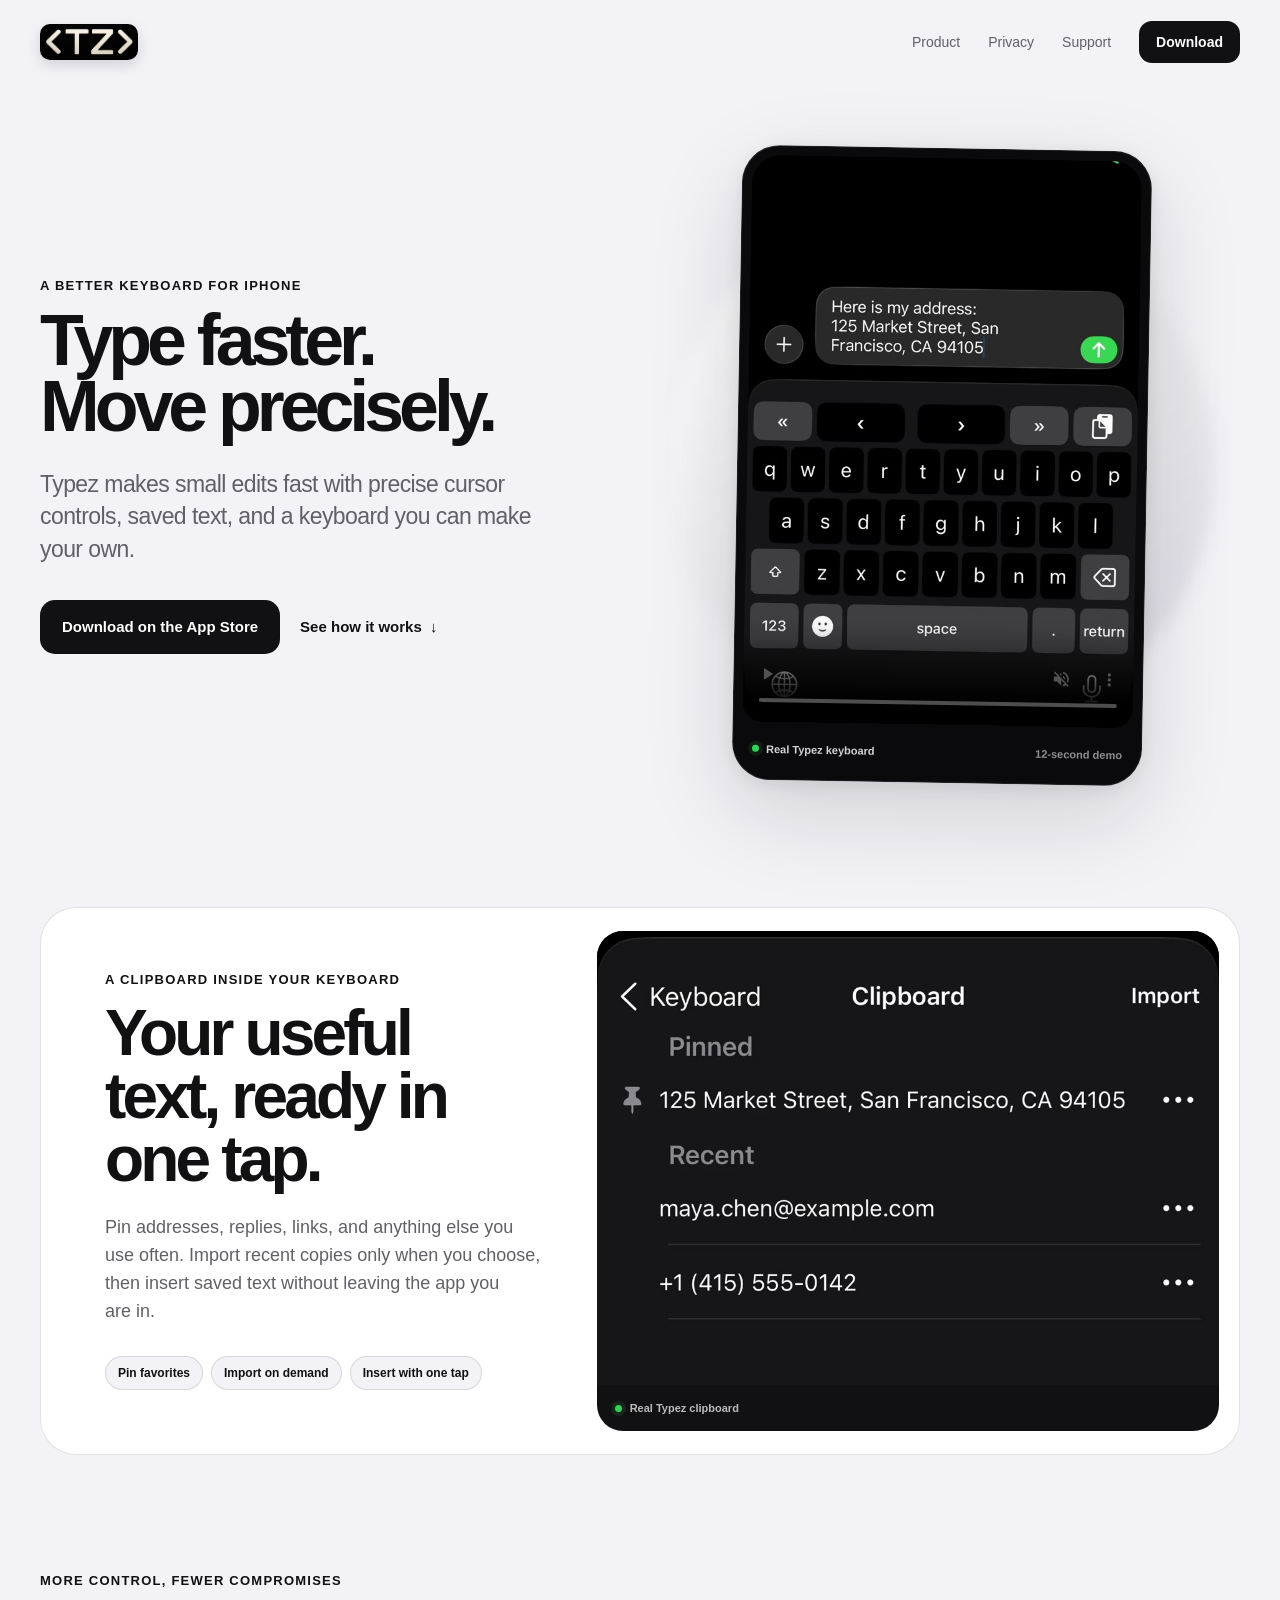
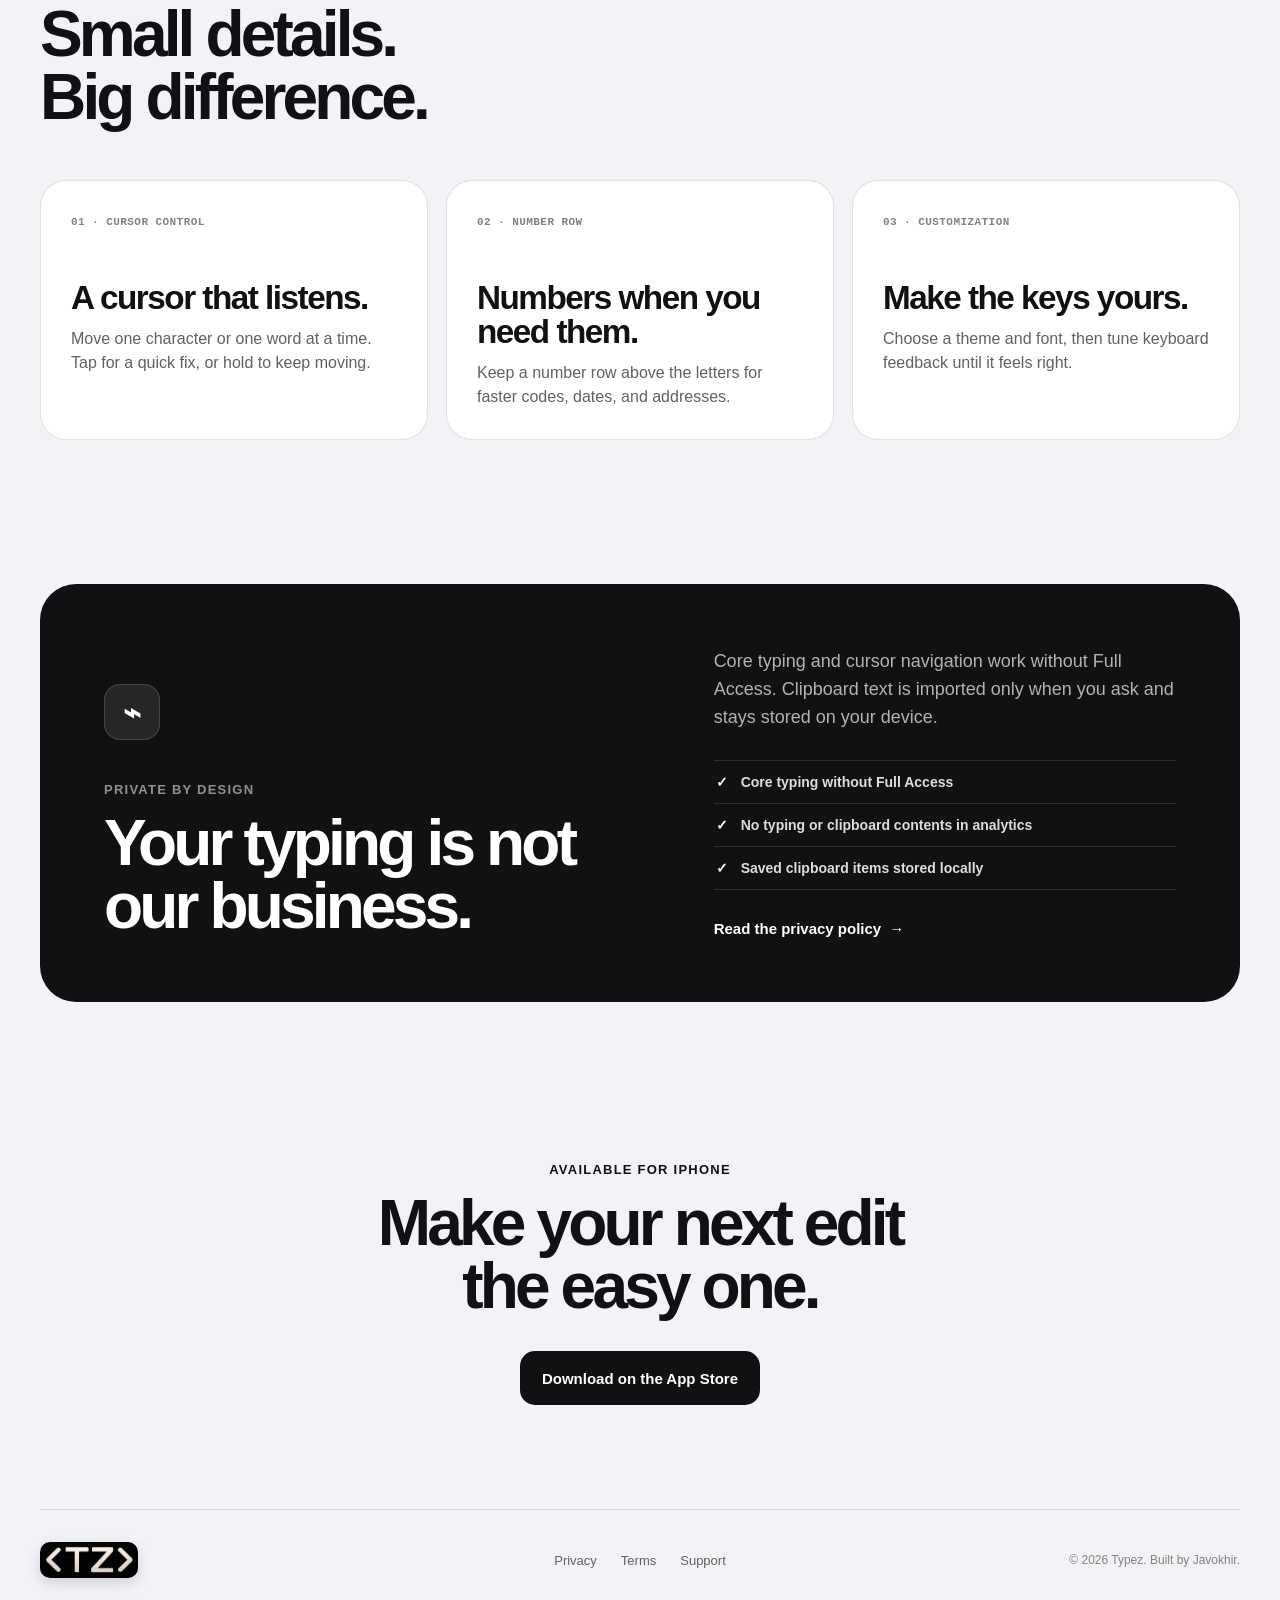
==== commit 2524564b: "Add public Typez support page and navigation" ====
--- a/index.html
+++ b/index.html
@@ -16,7 +16,7 @@
     <meta name="theme-color" content="#f2f2f7" />
     <link rel="icon" type="image/png" sizes="512x512" href="assets/typez-icon.png" />
     <link rel="apple-touch-icon" href="assets/typez-icon.png" />
-    <link rel="stylesheet" href="styles.css?v=4" />
+    <link rel="stylesheet" href="styles.css?v=5" />
     <title>Typez — Type faster. Move precisely.</title>
   </head>
 
@@ -28,7 +28,8 @@
 
       <nav class="site-nav" aria-label="Main navigation">
         <a href="#clipboard">Product</a>
-        <a class="mobile-link" href="#privacy">Privacy</a>
+        <a href="#privacy">Privacy</a>
+        <a class="mobile-link" href="/support">Support</a>
         <a class="nav-cta" href="https://apps.apple.com/">Download</a>
       </nav>
     </header>
@@ -164,7 +165,7 @@
       <div class="footer-links">
         <a href="privacy.html">Privacy</a>
         <a href="terms.html">Terms</a>
-        <a href="mailto:support@typez.app">Support</a>
+        <a href="/support">Support</a>
       </div>
       <p>© 2026 Typez. Built by Javokhir.</p>
     </footer>
--- a/styles.css
+++ b/styles.css
@@ -601,6 +601,166 @@
   max-width: 1200px;
 }
 
+.support-page {
+  padding-block: 90px 100px;
+}
+
+.support-hero {
+  display: grid;
+  grid-template-columns: minmax(0, 1.2fr) minmax(0, 0.8fr);
+  align-items: center;
+  gap: 64px;
+}
+
+.support-hero h1 {
+  margin: 0;
+  font-size: clamp(52px, 6.5vw, 84px);
+  font-weight: 740;
+  letter-spacing: -0.065em;
+  line-height: 0.98;
+}
+
+.support-intro {
+  max-width: 540px;
+  margin: 28px 0 0;
+  color: var(--muted);
+  font-size: 20px;
+  line-height: 1.55;
+}
+
+.support-contact {
+  padding: 36px;
+  border: 1px solid var(--line);
+  border-radius: var(--radius-medium);
+  background: var(--surface);
+}
+
+.support-contact h2 {
+  margin: 0 0 16px;
+  font-size: 30px;
+  letter-spacing: -0.04em;
+}
+
+.support-contact p:not(.eyebrow) {
+  color: var(--muted);
+  font-size: 16px;
+  line-height: 1.6;
+}
+
+.support-email {
+  display: inline-block;
+  margin-block: 8px;
+  font-size: clamp(20px, 2.3vw, 28px);
+  font-weight: 650;
+  letter-spacing: -0.035em;
+  overflow-wrap: anywhere;
+  text-underline-offset: 5px;
+}
+
+.support-contact .support-contact-note {
+  margin-bottom: 0;
+  font-size: 13px;
+}
+
+.support-help {
+  display: grid;
+  grid-template-columns: minmax(0, 0.65fr) minmax(0, 1fr);
+  gap: 64px;
+  margin-top: 100px;
+  padding-top: 64px;
+  border-top: 1px solid var(--line);
+}
+
+.support-section-heading h2,
+.support-report h2 {
+  margin: 0;
+  font-size: clamp(32px, 3.5vw, 44px);
+  font-weight: 720;
+  letter-spacing: -0.05em;
+  line-height: 1.08;
+}
+
+.support-questions details {
+  padding-block: 22px;
+  border-bottom: 1px solid var(--line);
+}
+
+.support-questions details:first-child {
+  padding-top: 0;
+}
+
+.support-questions summary {
+  cursor: pointer;
+  font-size: 18px;
+  font-weight: 650;
+  line-height: 1.5;
+}
+
+.support-answer {
+  padding-top: 12px;
+}
+
+.support-answer p,
+.support-answer li,
+.support-report p,
+.support-report li {
+  color: var(--muted);
+  font-size: 16px;
+  line-height: 1.75;
+}
+
+.support-answer p {
+  margin: 0;
+}
+
+.support-answer p + p {
+  margin-top: 14px;
+}
+
+.support-answer ol {
+  margin: 0 0 14px;
+  padding-left: 24px;
+}
+
+.support-answer li + li,
+.support-report li + li {
+  margin-top: 6px;
+}
+
+.support-answer a,
+.support-report a {
+  color: var(--blue);
+  text-underline-offset: 3px;
+}
+
+.support-report {
+  display: grid;
+  grid-template-columns: repeat(2, minmax(0, 1fr));
+  gap: 64px;
+  align-items: center;
+  margin-top: 72px;
+  padding: 44px;
+  border: 1px solid var(--line);
+  border-radius: var(--radius-medium);
+  background: var(--surface);
+}
+
+.support-report p {
+  margin: 20px 0 0;
+}
+
+.support-report ul {
+  margin: 0;
+  padding-left: 22px;
+}
+
+.support-page a:focus-visible,
+.support-questions summary:focus-visible {
+  outline: 2px solid var(--blue);
+  outline-offset: 5px;
+  border-radius: 4px;
+}
+
 @media (max-width: 1020px) {
   .hero {
     min-height: 0;
@@ -654,6 +814,39 @@
 }
 
 @media (max-width: 720px) {
+  .support-page {
+    padding-block: 56px 72px;
+  }
+
+  .support-hero,
+  .support-help,
+  .support-report {
+    grid-template-columns: 1fr;
+    gap: 32px;
+  }
+
+  .support-intro {
+    font-size: 18px;
+  }
+
+  .support-contact,
+  .support-report {
+    padding: 26px;
+  }
+
+  .support-email {
+    font-size: 25px;
+  }
+
+  .support-help {
+    margin-top: 56px;
+    padding-top: 40px;
+  }
+
+  .support-report {
+    margin-top: 48px;
+  }
+
   .shell {
     width: min(100% - 28px, 1200px);
   }
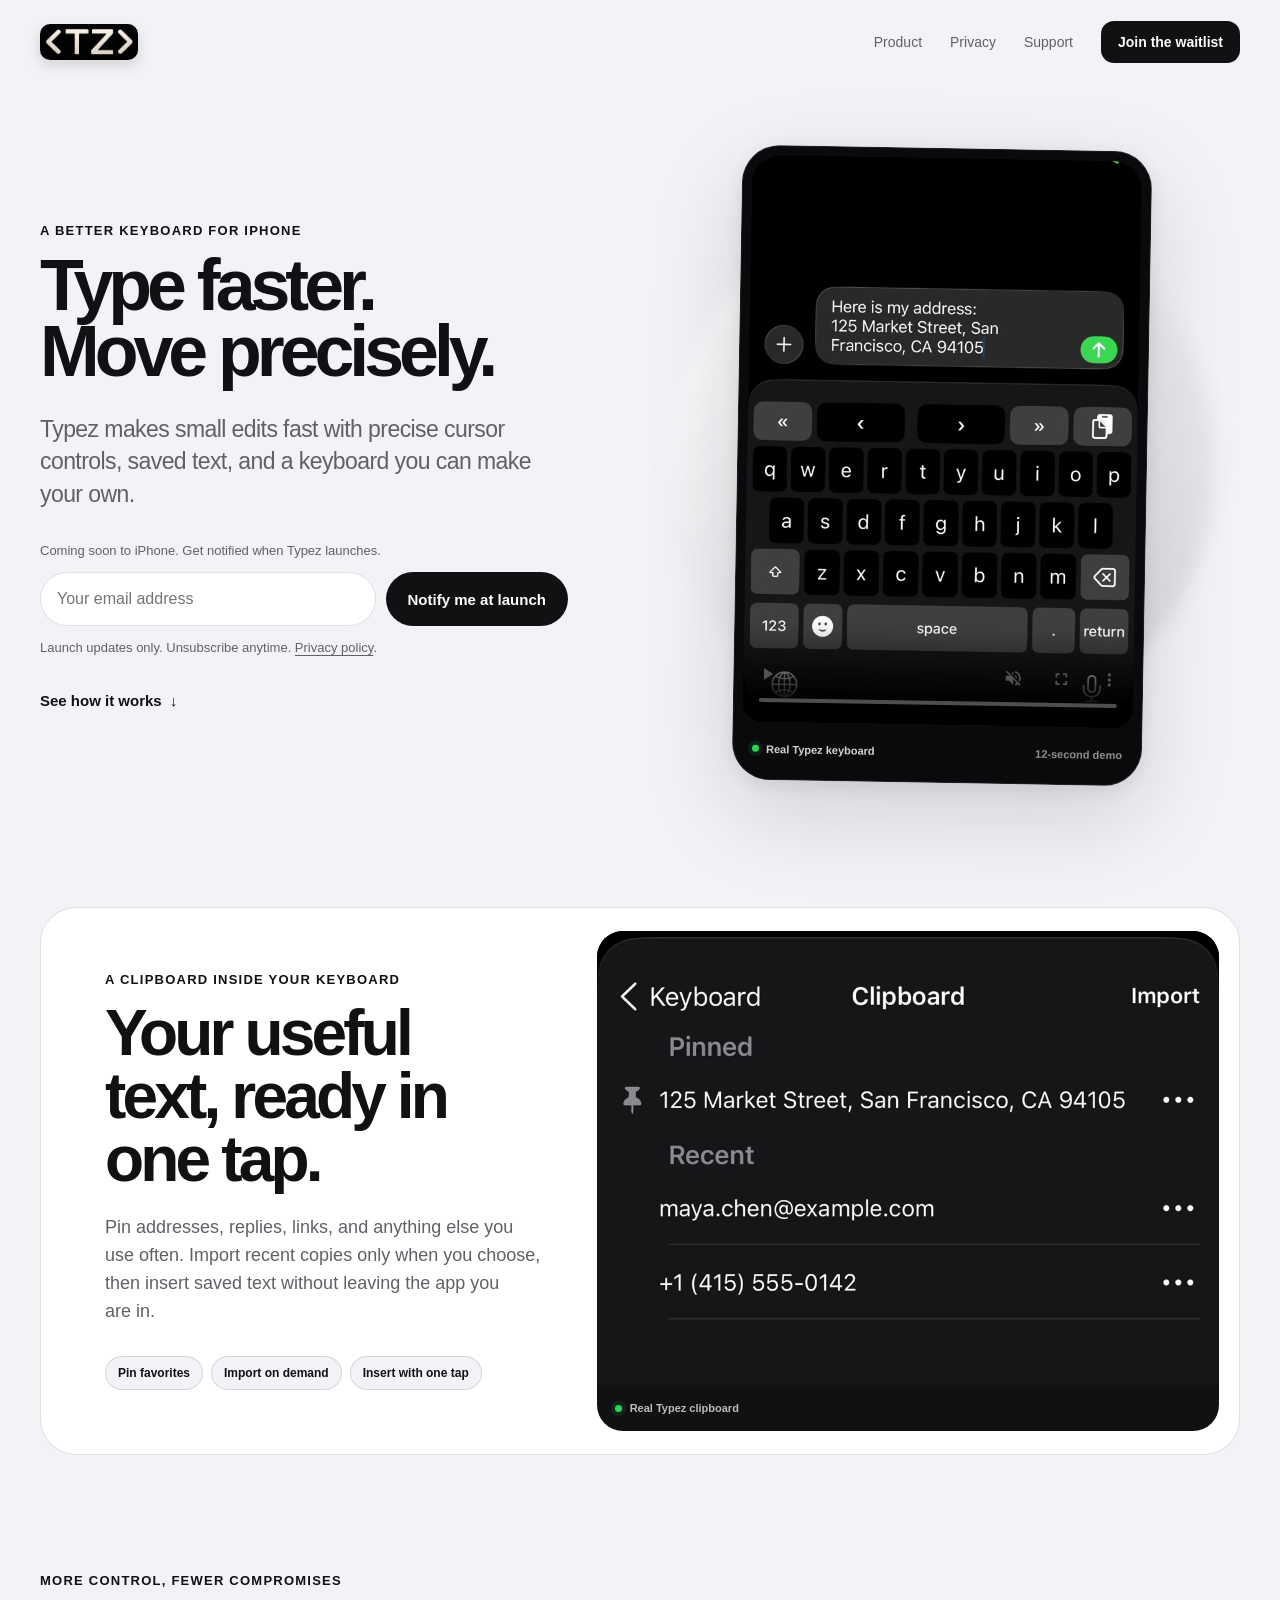
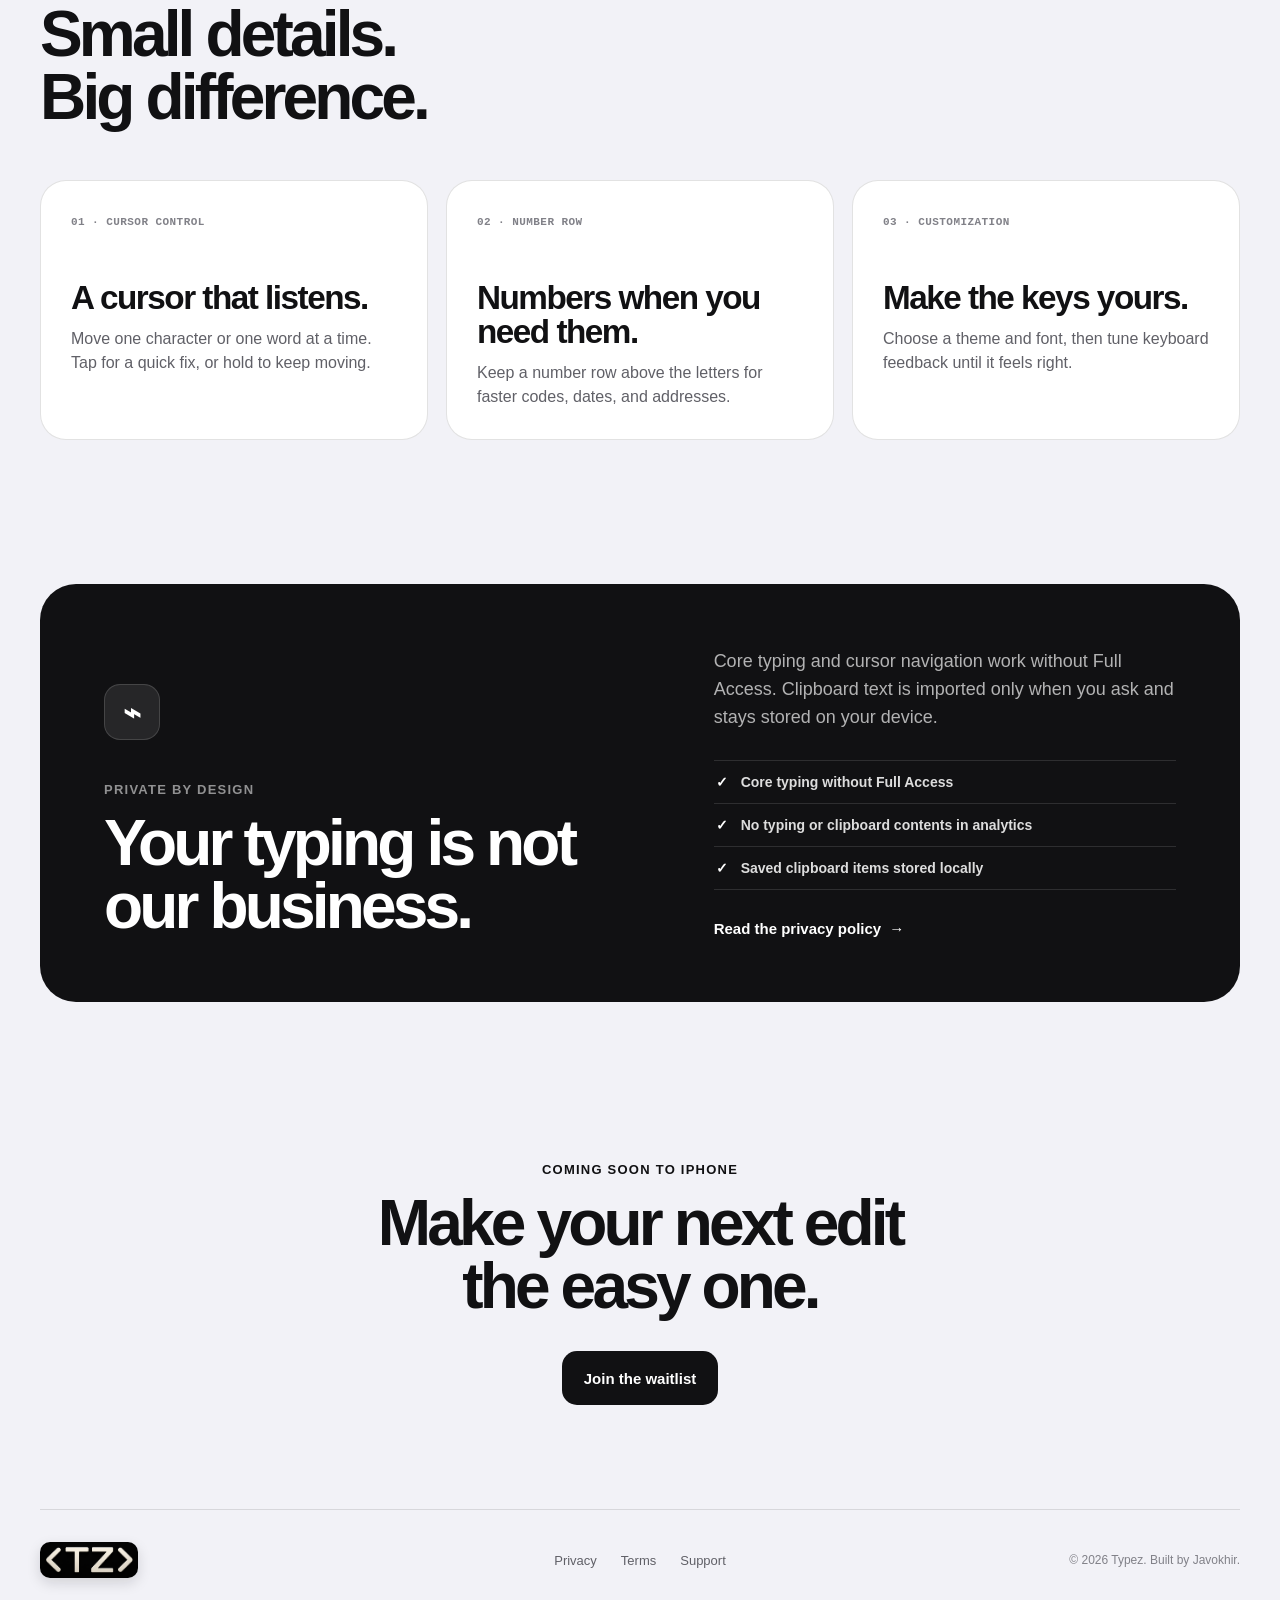
==== commit b409c9d3: "Add compact Brevo launch waitlist" ====
--- a/index.html
+++ b/index.html
@@ -16,7 +16,7 @@
     <meta name="theme-color" content="#f2f2f7" />
     <link rel="icon" type="image/png" sizes="512x512" href="assets/typez-icon.png" />
     <link rel="apple-touch-icon" href="assets/typez-icon.png" />
-    <link rel="stylesheet" href="styles.css?v=5" />
+    <link rel="stylesheet" href="styles.css?v=6" />
     <title>Typez — Type faster. Move precisely.</title>
   </head>
 
@@ -30,7 +30,7 @@
         <a href="#clipboard">Product</a>
         <a href="#privacy">Privacy</a>
         <a class="mobile-link" href="/support">Support</a>
-        <a class="nav-cta" href="https://apps.apple.com/">Download</a>
+        <a class="nav-cta" href="#waitlist">Join the waitlist</a>
       </nav>
     </header>
 
@@ -43,8 +43,26 @@
             Typez makes small edits fast with precise cursor controls, saved
             text, and a keyboard you can make your own.
           </p>
+          <div class="waitlist" id="waitlist">
+            <p class="waitlist-intro" id="waitlist-intro">Coming soon to iPhone. Get notified when Typez launches.</p>
+            <form
+              id="waitlist-form"
+              method="post"
+              action="https://73a021b1.sibforms.com/serve/[base64]"
+              aria-describedby="waitlist-intro waitlist-note"
+            >
+              <label class="visually-hidden" for="waitlist-email">Email address</label>
+              <div class="waitlist-fields">
+                <input id="waitlist-email" name="EMAIL" type="email" autocomplete="email" placeholder="Your email address" required />
+                <button class="primary-button" type="submit">Notify me at launch</button>
+              </div>
+              <input class="visually-hidden" type="text" name="email_address_check" value="" tabindex="-1" autocomplete="off" aria-hidden="true" />
+              <input type="hidden" name="locale" value="en" />
+              <p class="waitlist-status" id="waitlist-status" role="status" aria-live="polite" aria-atomic="true"></p>
+            </form>
+            <p class="waitlist-note" id="waitlist-note">Launch updates only. Unsubscribe anytime. <a href="privacy.html">Privacy policy</a>.</p>
+          </div>
           <div class="hero-actions">
-            <a class="primary-button" href="https://apps.apple.com/">Download on the App Store</a>
             <a class="text-link dark-link" href="#clipboard">See how it works <span>↓</span></a>
           </div>
         </div>
@@ -152,9 +170,9 @@
       </section>
 
       <section class="final-cta shell">
-        <p class="eyebrow">Available for iPhone</p>
+        <p class="eyebrow">Coming soon to iPhone</p>
         <h2>Make your next edit<br />the easy one.</h2>
-        <a class="primary-button final-download" href="https://apps.apple.com/">Download on the App Store</a>
+        <a class="primary-button final-download" href="#waitlist">Join the waitlist</a>
       </section>
     </main>
 
@@ -170,6 +188,7 @@
       <p>© 2026 Typez. Built by Javokhir.</p>
     </footer>
 
+    <script defer src="waitlist.js"></script>
     <!-- Vercel Web Analytics -->
     <script defer src="https://cdn.vercel-insights.com/v1/script.js"></script>
   </body>
--- a/styles.css
+++ b/styles.css
@@ -161,18 +161,105 @@
   min-height: 54px;
   place-items: center;
   padding: 0 22px;
+  border: 0;
   border-radius: 15px;
   background: var(--ink);
   color: white;
+  font-family: inherit;
   font-size: 15px;
   font-weight: 680;
   text-decoration: none;
+  cursor: pointer;
   transition: background 160ms ease, transform 160ms ease;
 }
 
 .primary-button:hover {
   background: #343438;
   transform: translateY(-1px);
+}
+
+.visually-hidden {
+  position: absolute;
+  width: 1px;
+  height: 1px;
+  padding: 0;
+  overflow: hidden;
+  clip-path: inset(50%);
+  white-space: nowrap;
+}
+
+.waitlist {
+  margin-top: 30px;
+  scroll-margin-top: 30px;
+}
+
+.waitlist-intro,
+.waitlist-note,
+.waitlist-status {
+  color: var(--muted);
+  font-size: 13px;
+  line-height: 1.5;
+}
+
+.waitlist-intro {
+  margin: 0 0 12px;
+}
+
+.waitlist-fields {
+  display: flex;
+  flex-wrap: wrap;
+  gap: 10px;
+}
+
+.waitlist-fields input {
+  flex: 1 1 190px;
+  min-width: 0;
+  min-height: 54px;
+  padding: 0 16px;
+  border: 1px solid var(--line);
+  border-radius: 999px;
+  background: var(--surface);
+  color: var(--ink);
+  font: inherit;
+  font-size: 16px;
+}
+
+.waitlist-fields .primary-button {
+  flex: 0 0 auto;
+  border-radius: 999px;
+}
+
+.waitlist-fields input:focus-visible,
+.primary-button:focus-visible {
+  outline: 2px solid var(--blue);
+  outline-offset: 3px;
+}
+
+.waitlist-fields button:disabled {
+  opacity: 0.65;
+  cursor: wait;
+  transform: none;
+}
+
+.waitlist-status:empty {
+  display: none;
+}
+
+.waitlist-status {
+  margin: 12px 0 0;
+  color: var(--ink);
+}
+
+.waitlist-status[data-error="true"] {
+  color: #a12424;
+}
+
+.waitlist-note {
+  margin: 12px 0 0;
+}
+
+.waitlist-note a {
+  text-underline-offset: 3px;
 }
 
 .text-link {
@@ -671,8 +758,7 @@
   border-top: 1px solid var(--line);
 }
 
-.support-section-heading h2,
-.support-report h2 {
+.support-section-heading h2 {
   margin: 0;
   font-size: clamp(32px, 3.5vw, 44px);
   font-weight: 720;
@@ -701,9 +787,7 @@
 }
 
 .support-answer p,
-.support-answer li,
-.support-report p,
-.support-report li {
+.support-answer li {
   color: var(--muted);
   font-size: 16px;
   line-height: 1.75;
@@ -717,41 +801,19 @@
   margin-top: 14px;
 }
 
-.support-answer ol {
+.support-answer ol,
+.support-answer ul {
   margin: 0 0 14px;
   padding-left: 24px;
 }
 
-.support-answer li + li,
-.support-report li + li {
+.support-answer li + li {
   margin-top: 6px;
 }
 
-.support-answer a,
-.support-report a {
+.support-answer a {
   color: var(--blue);
   text-underline-offset: 3px;
-}
-
-.support-report {
-  display: grid;
-  grid-template-columns: repeat(2, minmax(0, 1fr));
-  gap: 64px;
-  align-items: center;
-  margin-top: 72px;
-  padding: 44px;
-  border: 1px solid var(--line);
-  border-radius: var(--radius-medium);
-  background: var(--surface);
-}
-
-.support-report p {
-  margin: 20px 0 0;
-}
-
-.support-report ul {
-  margin: 0;
-  padding-left: 22px;
 }
 
 .support-page a:focus-visible,
@@ -784,6 +846,11 @@
     justify-content: center;
   }
 
+  .waitlist {
+    max-width: 520px;
+    margin-inline: auto;
+  }
+
   .hero-product {
     width: min(100%, 620px);
     margin-inline: auto;
@@ -819,8 +886,7 @@
   }
 
   .support-hero,
-  .support-help,
-  .support-report {
+  .support-help {
     grid-template-columns: 1fr;
     gap: 32px;
   }
@@ -829,8 +895,7 @@
     font-size: 18px;
   }
 
-  .support-contact,
-  .support-report {
+  .support-contact {
     padding: 26px;
   }
 
@@ -841,10 +906,6 @@
   .support-help {
     margin-top: 56px;
     padding-top: 40px;
-  }
-
-  .support-report {
-    margin-top: 48px;
   }
 
   .shell {
@@ -898,6 +959,10 @@
 
   .primary-button {
     width: min(100%, 340px);
+  }
+
+  .waitlist-fields .primary-button {
+    flex: 1 0 auto;
   }
 
   .demo-frame {
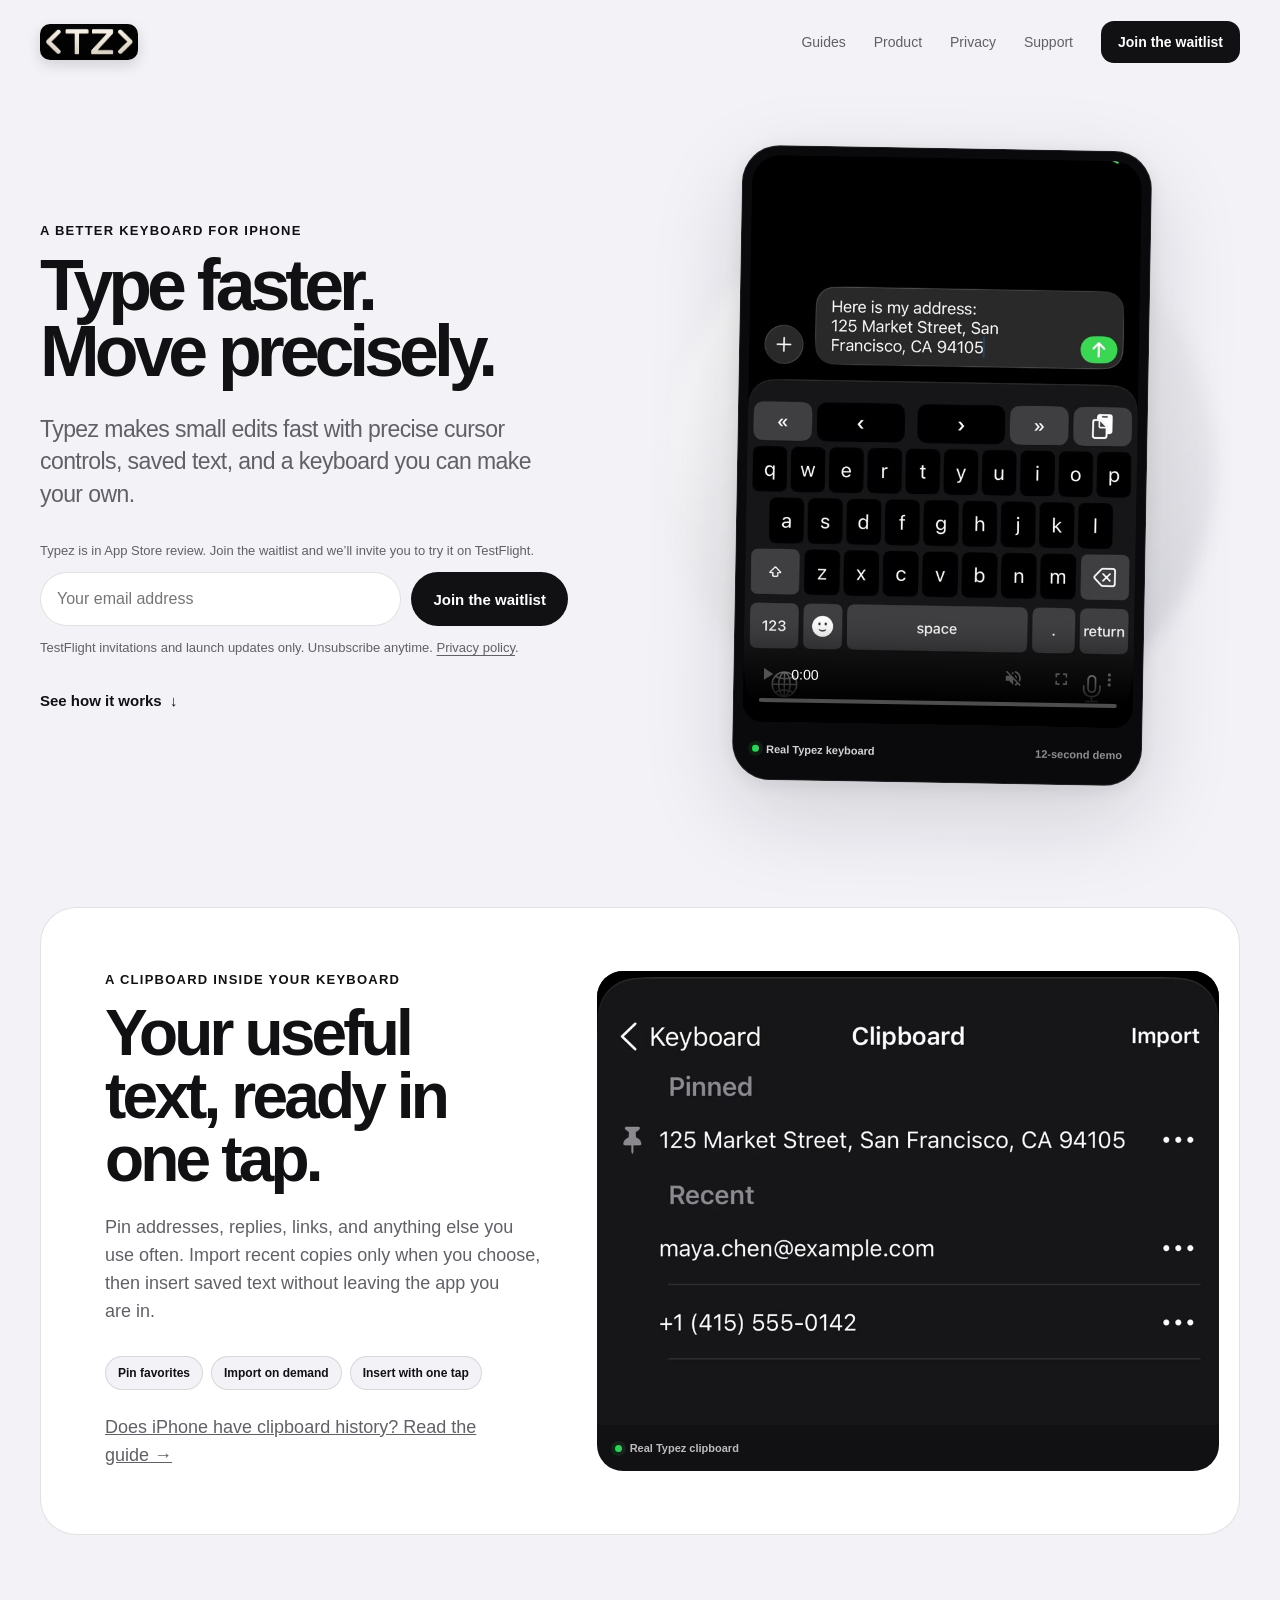
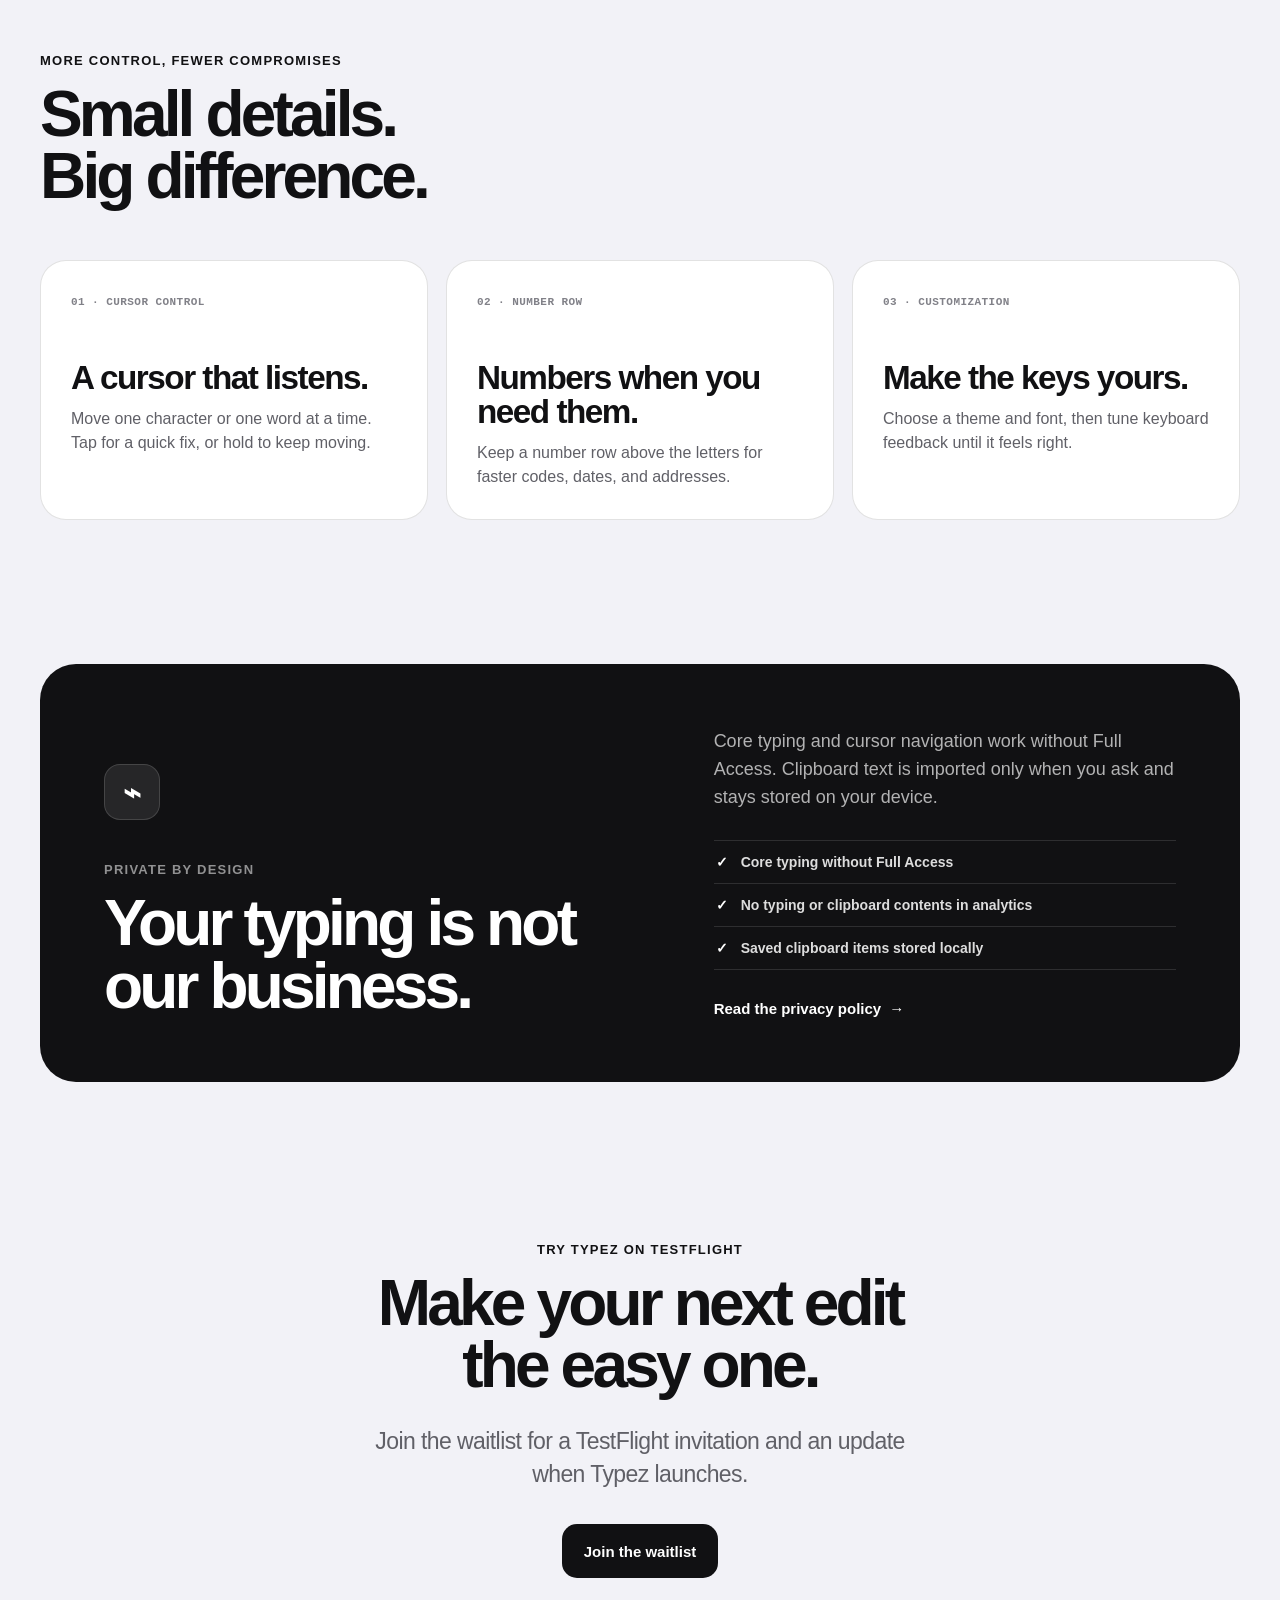
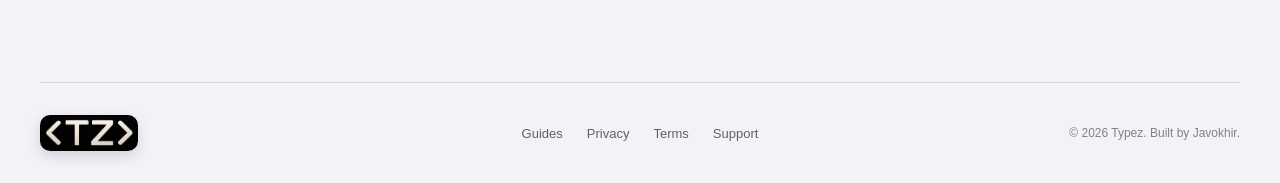
==== commit a0dea4e5: "Publish first iPhone clipboard guide and improve search discovery" ====
--- a/index.html
+++ b/index.html
@@ -5,28 +5,34 @@
     <meta name="viewport" content="width=device-width, initial-scale=1" />
     <meta
       name="description"
-      content="Typez is a private, customizable iPhone keyboard with precise cursor controls and saved text ready when you need it."
+      content="Typez is a customizable iPhone keyboard with saved text, a number row, and precise cursor controls. Join the waitlist for a TestFlight invitation."
     />
-    <meta property="og:title" content="Typez — Type faster. Move precisely." />
+    <meta property="og:title" content="Typez — iPhone Keyboard with Clipboard &amp; Cursor Controls" />
     <meta
       property="og:description"
       content="Move the cursor by character or word, paste saved text, and make your iPhone keyboard your own."
     />
     <meta property="og:type" content="website" />
+    <link rel="canonical" href="https://typez.app/" />
+    <meta property="og:url" content="https://typez.app/" />
+    <meta property="og:image" content="https://typez.app/assets/typez-clipboard.jpg" />
+    <meta property="og:image:alt" content="Typez keyboard clipboard with saved text" />
+    <meta name="twitter:card" content="summary_large_image" />
     <meta name="theme-color" content="#f2f2f7" />
     <link rel="icon" type="image/png" sizes="512x512" href="assets/typez-icon.png" />
     <link rel="apple-touch-icon" href="assets/typez-icon.png" />
-    <link rel="stylesheet" href="styles.css?v=6" />
-    <title>Typez — Type faster. Move precisely.</title>
+    <link rel="stylesheet" href="styles.css?v=7" />
+    <title>Typez — iPhone Keyboard with Clipboard &amp; Cursor Controls</title>
   </head>
 
   <body>
     <header class="site-header shell">
-      <a class="brand" href="index.html" aria-label="Typez home">
+      <a class="brand" href="/" aria-label="Typez home">
         <img class="brand-logo" src="assets/typez-logo.png" width="450" height="165" alt="Typez" />
       </a>
 
       <nav class="site-nav" aria-label="Main navigation">
+        <a class="mobile-link" href="/guides/">Guides</a>
         <a href="#clipboard">Product</a>
         <a href="#privacy">Privacy</a>
         <a class="mobile-link" href="/support">Support</a>
@@ -44,7 +50,7 @@
             text, and a keyboard you can make your own.
           </p>
           <div class="waitlist" id="waitlist">
-            <p class="waitlist-intro" id="waitlist-intro">Coming soon to iPhone. Get notified when Typez launches.</p>
+            <p class="waitlist-intro" id="waitlist-intro">Typez is in App Store review. Join the waitlist and we’ll invite you to try it on TestFlight.</p>
             <form
               id="waitlist-form"
               method="post"
@@ -54,13 +60,13 @@
               <label class="visually-hidden" for="waitlist-email">Email address</label>
               <div class="waitlist-fields">
                 <input id="waitlist-email" name="EMAIL" type="email" autocomplete="email" placeholder="Your email address" required />
-                <button class="primary-button" type="submit">Notify me at launch</button>
+                <button class="primary-button" type="submit">Join the waitlist</button>
               </div>
               <input class="visually-hidden" type="text" name="email_address_check" value="" tabindex="-1" autocomplete="off" aria-hidden="true" />
               <input type="hidden" name="locale" value="en" />
               <p class="waitlist-status" id="waitlist-status" role="status" aria-live="polite" aria-atomic="true"></p>
             </form>
-            <p class="waitlist-note" id="waitlist-note">Launch updates only. Unsubscribe anytime. <a href="privacy.html">Privacy policy</a>.</p>
+            <p class="waitlist-note" id="waitlist-note">TestFlight invitations and launch updates only. Unsubscribe anytime. <a href="privacy.html">Privacy policy</a>.</p>
           </div>
           <div class="hero-actions">
             <a class="text-link dark-link" href="#clipboard">See how it works <span>↓</span></a>
@@ -106,6 +112,7 @@
               <li>Import on demand</li>
               <li>Insert with one tap</li>
             </ul>
+            <p><a href="/guides/iphone-clipboard-history/">Does iPhone have clipboard history? Read the guide →</a></p>
           </div>
 
           <figure class="clipboard-media">
@@ -170,8 +177,9 @@
       </section>
 
       <section class="final-cta shell">
-        <p class="eyebrow">Coming soon to iPhone</p>
+        <p class="eyebrow">Try Typez on TestFlight</p>
         <h2>Make your next edit<br />the easy one.</h2>
+        <p class="hero-text">Join the waitlist for a TestFlight invitation and an update when Typez launches.</p>
         <a class="primary-button final-download" href="#waitlist">Join the waitlist</a>
       </section>
     </main>
@@ -181,6 +189,7 @@
         <img class="brand-logo" src="assets/typez-logo.png" width="450" height="165" alt="Typez" />
       </div>
       <div class="footer-links">
+        <a href="/guides/">Guides</a>
         <a href="privacy.html">Privacy</a>
         <a href="terms.html">Terms</a>
         <a href="/support">Support</a>
--- a/styles.css
+++ b/styles.css
@@ -575,6 +575,10 @@
   text-align: center;
 }
 
+.final-cta .hero-text {
+  margin-inline: auto;
+}
+
 .final-cta h2 {
   max-width: 900px;
   margin-inline: auto;
@@ -595,6 +599,7 @@
 
 .footer-links {
   display: flex;
+  flex-wrap: wrap;
   gap: 24px;
   font-size: 13px;
 }
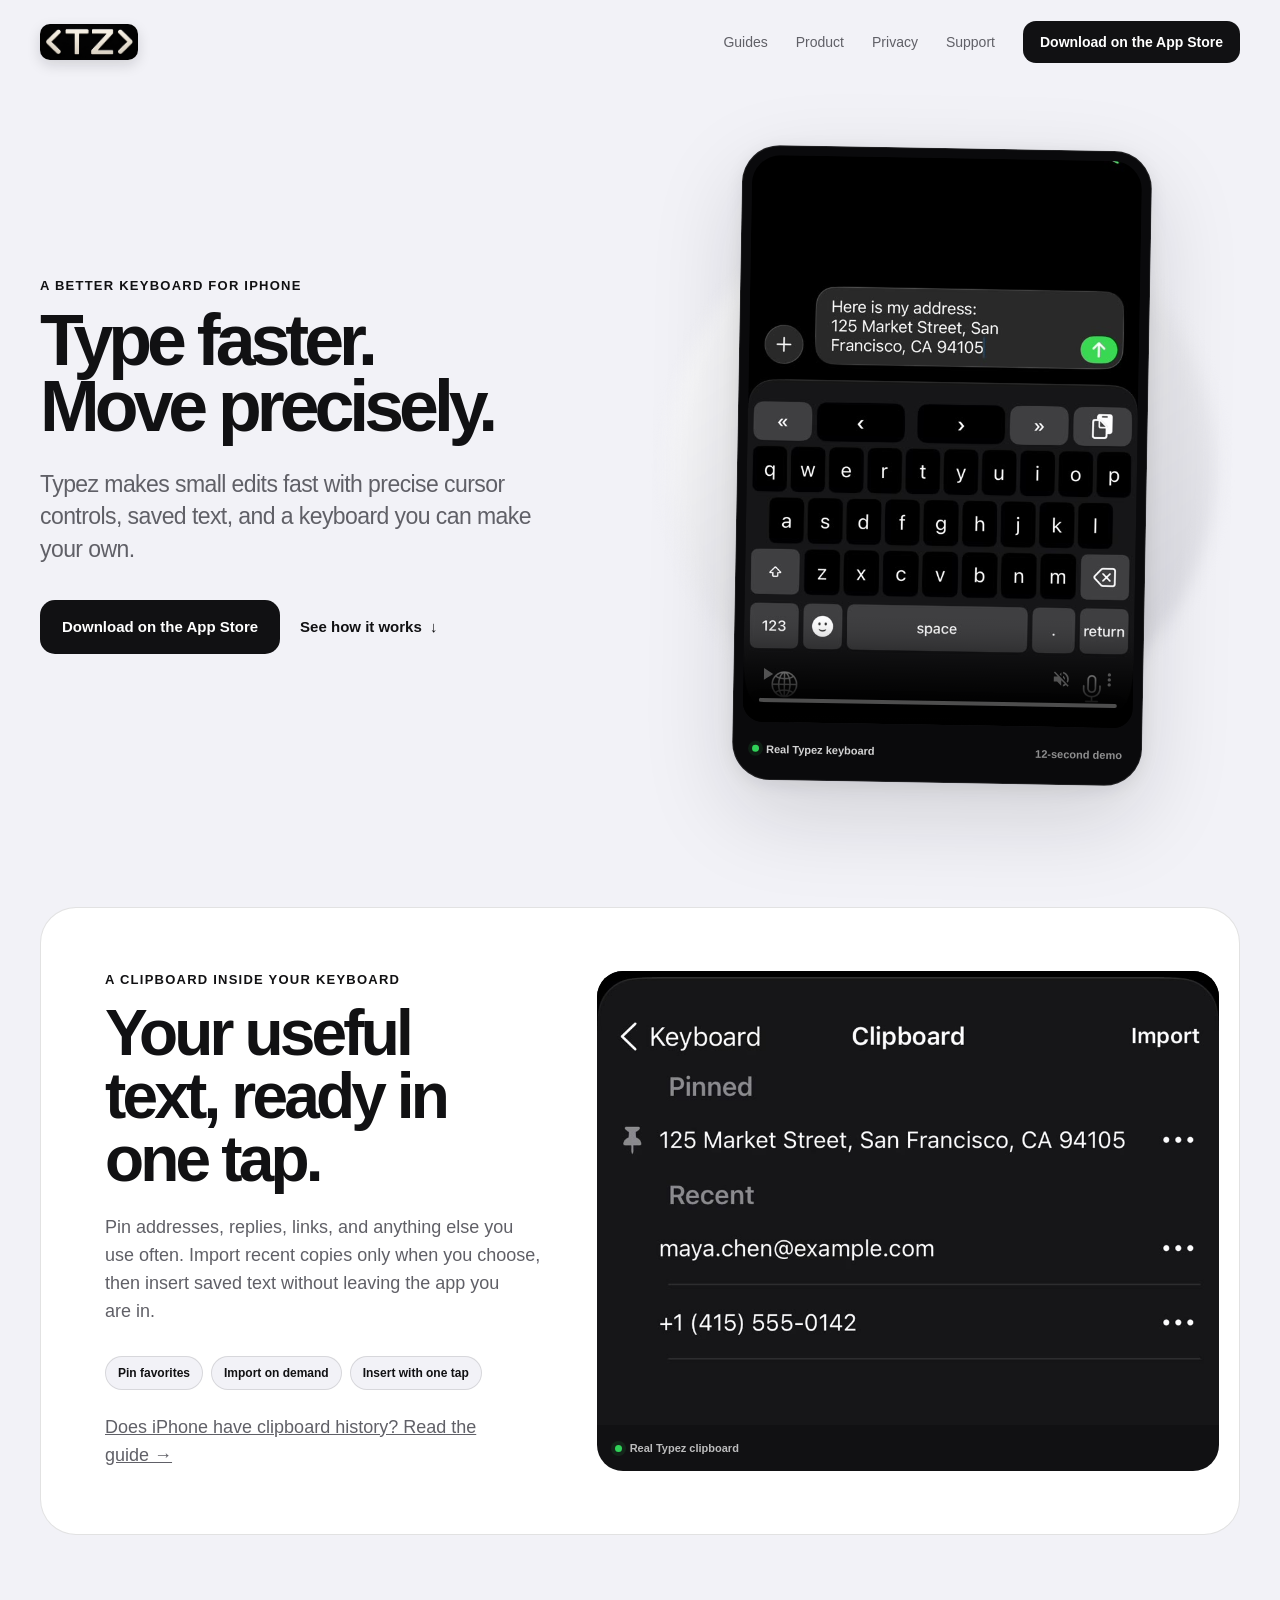
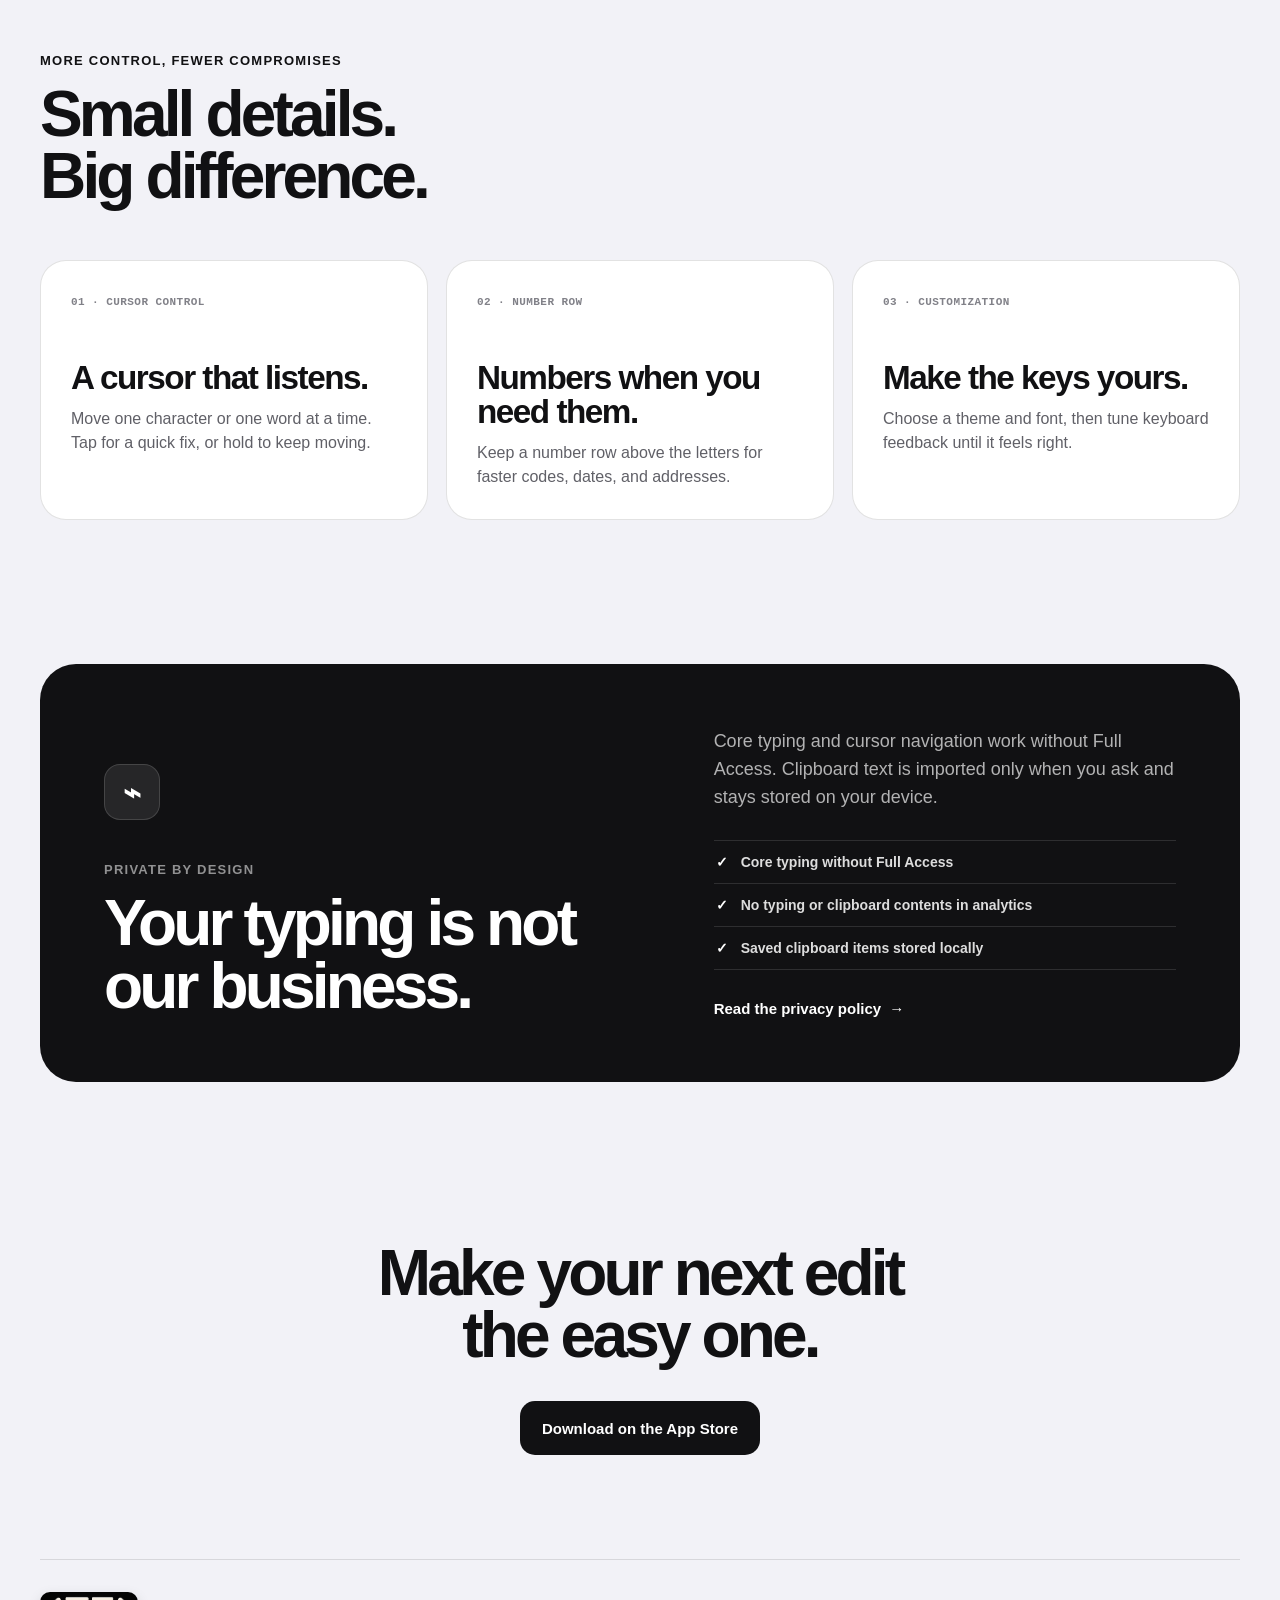
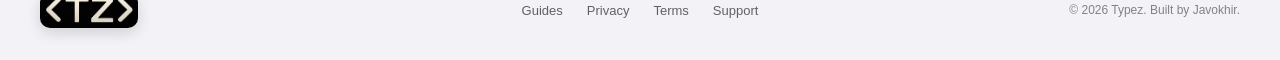
==== commit 90942c4e: "Replace Typez waitlist with App Store downloads" ====
--- a/index.html
+++ b/index.html
@@ -5,7 +5,7 @@
     <meta name="viewport" content="width=device-width, initial-scale=1" />
     <meta
       name="description"
-      content="Typez is a customizable iPhone keyboard with saved text, a number row, and precise cursor controls. Join the waitlist for a TestFlight invitation."
+      content="Typez is a customizable iPhone keyboard with saved text, a number row, and precise cursor controls. Download Typez on the App Store."
     />
     <meta property="og:title" content="Typez — iPhone Keyboard with Clipboard &amp; Cursor Controls" />
     <meta
@@ -21,7 +21,7 @@
     <meta name="theme-color" content="#f2f2f7" />
     <link rel="icon" type="image/png" sizes="512x512" href="assets/typez-icon.png" />
     <link rel="apple-touch-icon" href="assets/typez-icon.png" />
-    <link rel="stylesheet" href="styles.css?v=7" />
+    <link rel="stylesheet" href="styles.css?v=8" />
     <title>Typez — iPhone Keyboard with Clipboard &amp; Cursor Controls</title>
   </head>
 
@@ -36,7 +36,7 @@
         <a href="#clipboard">Product</a>
         <a href="#privacy">Privacy</a>
         <a class="mobile-link" href="/support">Support</a>
-        <a class="nav-cta" href="#waitlist">Join the waitlist</a>
+        <a class="nav-cta" href="https://apps.apple.com/us/app/typez/id6805516315">Download on the App Store</a>
       </nav>
     </header>
 
@@ -49,26 +49,8 @@
             Typez makes small edits fast with precise cursor controls, saved
             text, and a keyboard you can make your own.
           </p>
-          <div class="waitlist" id="waitlist">
-            <p class="waitlist-intro" id="waitlist-intro">Typez is in App Store review. Join the waitlist and we’ll invite you to try it on TestFlight.</p>
-            <form
-              id="waitlist-form"
-              method="post"
-              action="https://73a021b1.sibforms.com/serve/[base64]"
-              aria-describedby="waitlist-intro waitlist-note"
-            >
-              <label class="visually-hidden" for="waitlist-email">Email address</label>
-              <div class="waitlist-fields">
-                <input id="waitlist-email" name="EMAIL" type="email" autocomplete="email" placeholder="Your email address" required />
-                <button class="primary-button" type="submit">Join the waitlist</button>
-              </div>
-              <input class="visually-hidden" type="text" name="email_address_check" value="" tabindex="-1" autocomplete="off" aria-hidden="true" />
-              <input type="hidden" name="locale" value="en" />
-              <p class="waitlist-status" id="waitlist-status" role="status" aria-live="polite" aria-atomic="true"></p>
-            </form>
-            <p class="waitlist-note" id="waitlist-note">TestFlight invitations and launch updates only. Unsubscribe anytime. <a href="privacy.html">Privacy policy</a>.</p>
-          </div>
           <div class="hero-actions">
+            <a class="primary-button" href="https://apps.apple.com/us/app/typez/id6805516315">Download on the App Store</a>
             <a class="text-link dark-link" href="#clipboard">See how it works <span>↓</span></a>
           </div>
         </div>
@@ -177,10 +159,8 @@
       </section>
 
       <section class="final-cta shell">
-        <p class="eyebrow">Try Typez on TestFlight</p>
         <h2>Make your next edit<br />the easy one.</h2>
-        <p class="hero-text">Join the waitlist for a TestFlight invitation and an update when Typez launches.</p>
-        <a class="primary-button final-download" href="#waitlist">Join the waitlist</a>
+        <a class="primary-button final-download" href="https://apps.apple.com/us/app/typez/id6805516315">Download on the App Store</a>
       </section>
     </main>
 
@@ -197,7 +177,6 @@
       <p>© 2026 Typez. Built by Javokhir.</p>
     </footer>
 
-    <script defer src="waitlist.js"></script>
     <!-- Vercel Web Analytics -->
     <script defer src="https://cdn.vercel-insights.com/v1/script.js"></script>
   </body>
--- a/styles.css
+++ b/styles.css
@@ -93,6 +93,8 @@
   background: var(--ink);
   color: white;
   font-weight: 650;
+  text-align: center;
+  text-wrap: balance;
 }
 
 .site-nav .nav-cta:hover {
@@ -178,88 +180,9 @@
   transform: translateY(-1px);
 }
 
-.visually-hidden {
-  position: absolute;
-  width: 1px;
-  height: 1px;
-  padding: 0;
-  overflow: hidden;
-  clip-path: inset(50%);
-  white-space: nowrap;
-}
-
-.waitlist {
-  margin-top: 30px;
-  scroll-margin-top: 30px;
-}
-
-.waitlist-intro,
-.waitlist-note,
-.waitlist-status {
-  color: var(--muted);
-  font-size: 13px;
-  line-height: 1.5;
-}
-
-.waitlist-intro {
-  margin: 0 0 12px;
-}
-
-.waitlist-fields {
-  display: flex;
-  flex-wrap: wrap;
-  gap: 10px;
-}
-
-.waitlist-fields input {
-  flex: 1 1 190px;
-  min-width: 0;
-  min-height: 54px;
-  padding: 0 16px;
-  border: 1px solid var(--line);
-  border-radius: 999px;
-  background: var(--surface);
-  color: var(--ink);
-  font: inherit;
-  font-size: 16px;
-}
-
-.waitlist-fields .primary-button {
-  flex: 0 0 auto;
-  border-radius: 999px;
-}
-
-.waitlist-fields input:focus-visible,
 .primary-button:focus-visible {
   outline: 2px solid var(--blue);
   outline-offset: 3px;
-}
-
-.waitlist-fields button:disabled {
-  opacity: 0.65;
-  cursor: wait;
-  transform: none;
-}
-
-.waitlist-status:empty {
-  display: none;
-}
-
-.waitlist-status {
-  margin: 12px 0 0;
-  color: var(--ink);
-}
-
-.waitlist-status[data-error="true"] {
-  color: #a12424;
-}
-
-.waitlist-note {
-  margin: 12px 0 0;
-}
-
-.waitlist-note a {
-  text-underline-offset: 3px;
 }
 
 .text-link {
@@ -575,10 +498,6 @@
   text-align: center;
 }
 
-.final-cta .hero-text {
-  margin-inline: auto;
-}
-
 .final-cta h2 {
   max-width: 900px;
   margin-inline: auto;
@@ -851,11 +770,6 @@
     justify-content: center;
   }
 
-  .waitlist {
-    max-width: 520px;
-    margin-inline: auto;
-  }
-
   .hero-product {
     width: min(100%, 620px);
     margin-inline: auto;
@@ -964,10 +878,6 @@
 
   .primary-button {
     width: min(100%, 340px);
-  }
-
-  .waitlist-fields .primary-button {
-    flex: 1 0 auto;
   }
 
   .demo-frame {
@@ -1084,6 +994,20 @@
 
   .legal-intro {
     font-size: 18px;
+  }
+}
+
+@media (max-width: 400px) {
+  .site-header .brand-logo {
+    width: 72px;
+  }
+
+  .site-nav {
+    gap: 10px;
+  }
+
+  .site-nav .nav-cta {
+    padding: 5px 8px;
   }
 }
 
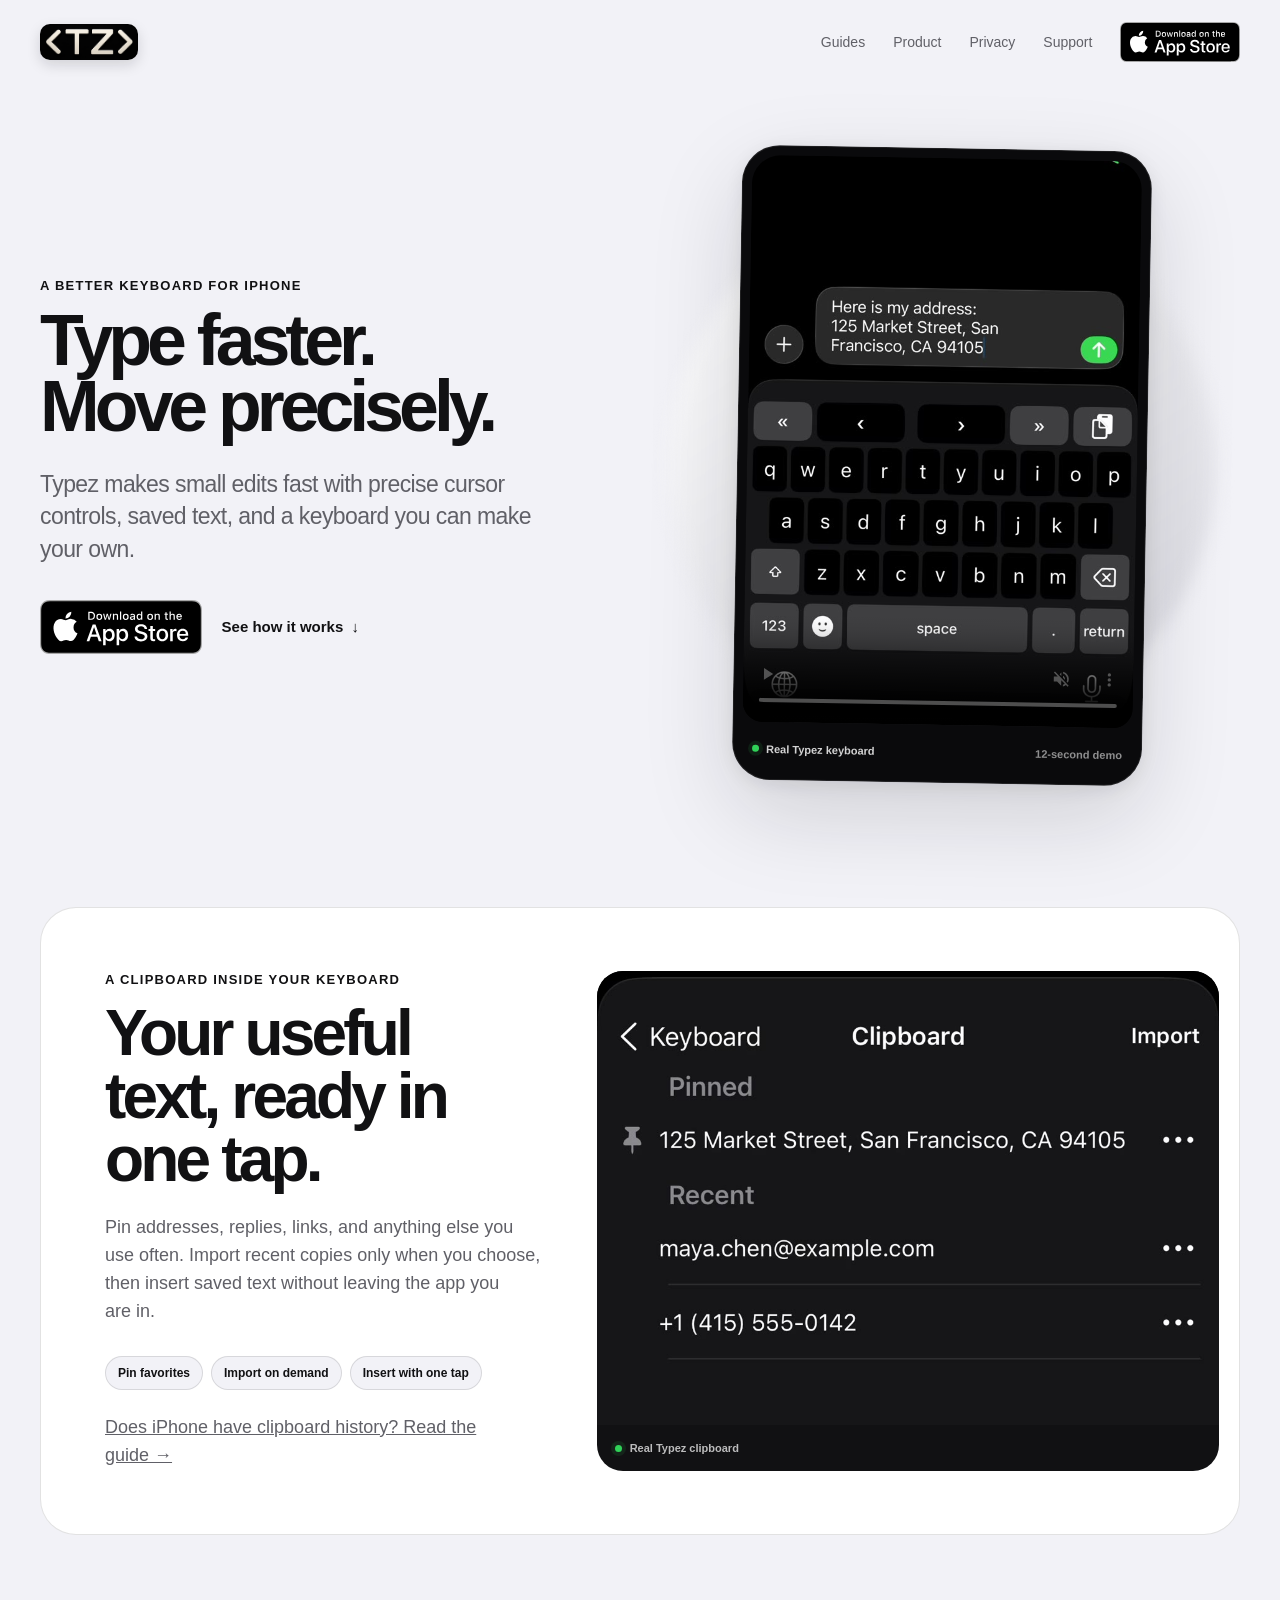
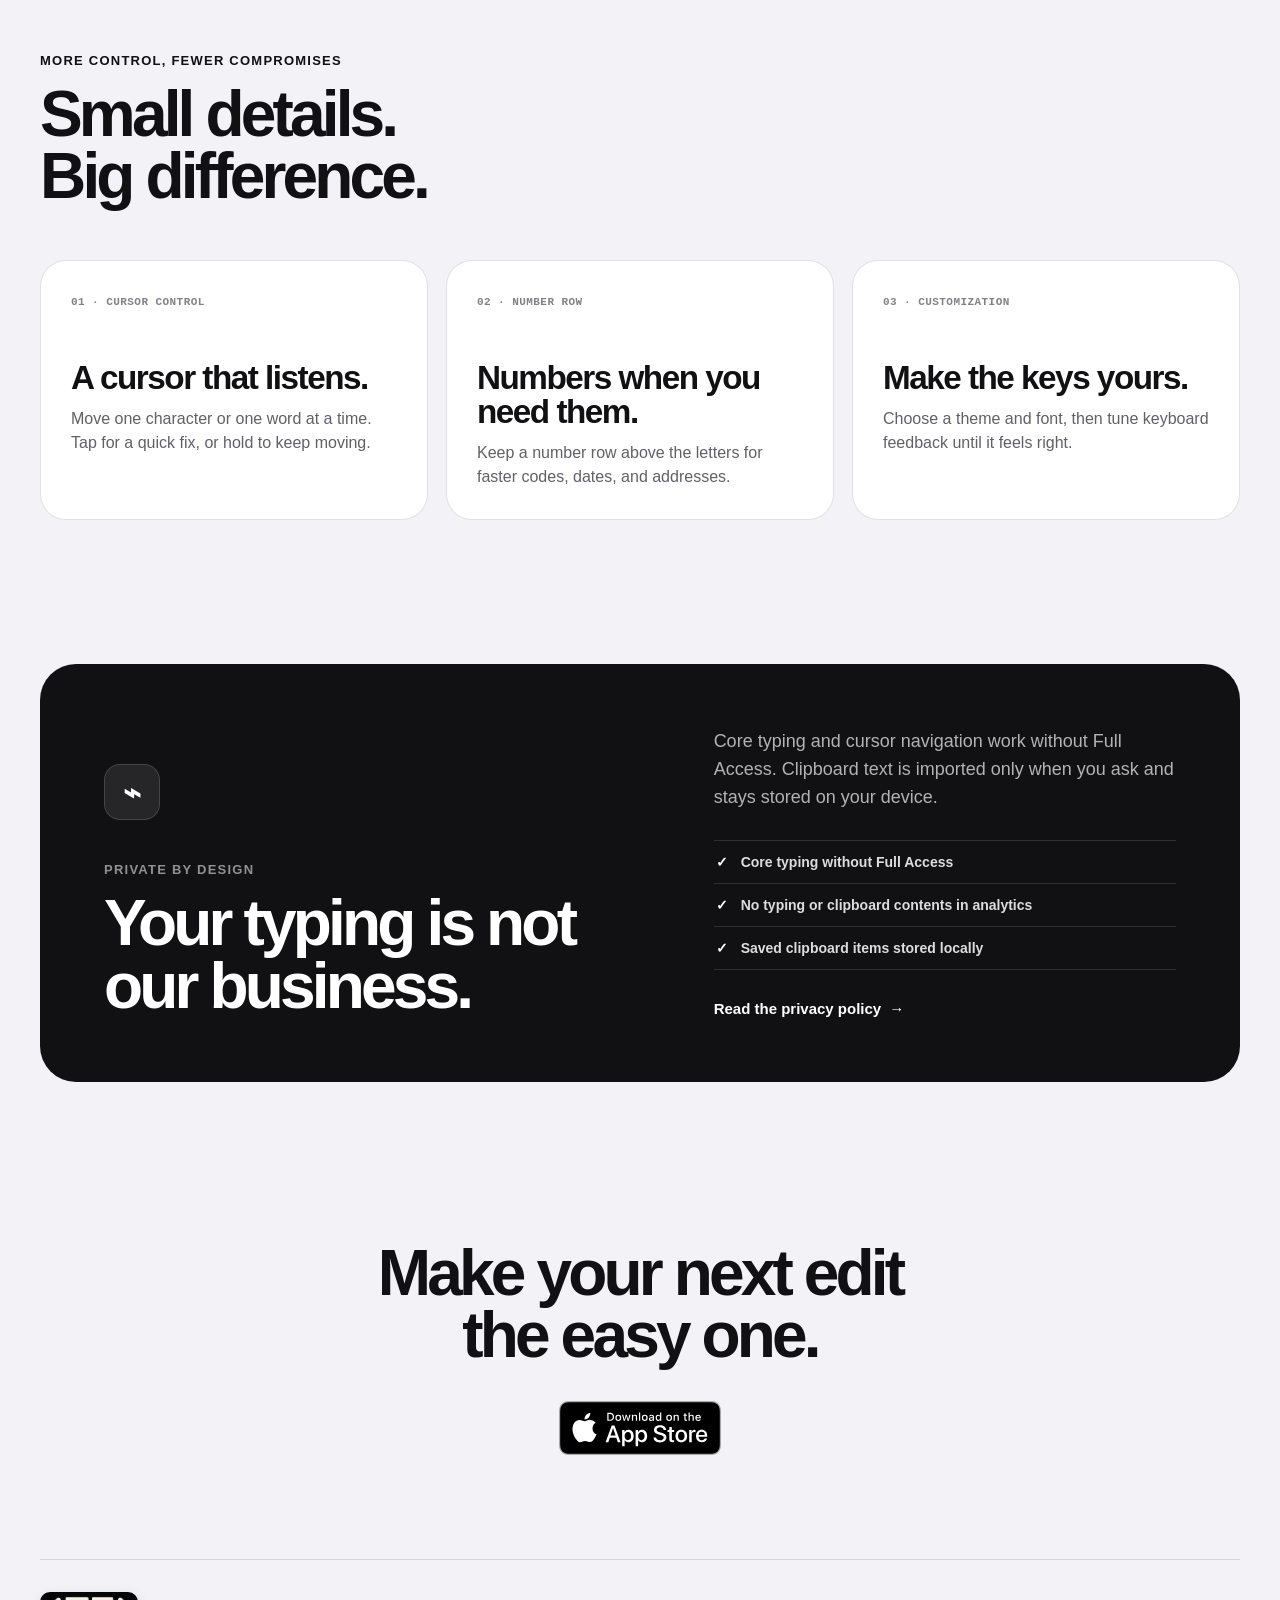
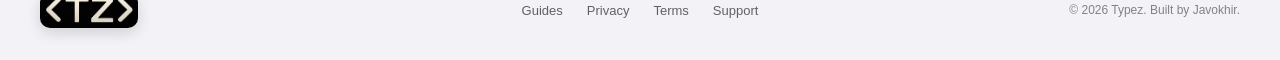
==== commit 24b1e068: "Use the official App Store download badge" ====
--- a/index.html
+++ b/index.html
@@ -21,7 +21,7 @@
     <meta name="theme-color" content="#f2f2f7" />
     <link rel="icon" type="image/png" sizes="512x512" href="assets/typez-icon.png" />
     <link rel="apple-touch-icon" href="assets/typez-icon.png" />
-    <link rel="stylesheet" href="styles.css?v=8" />
+    <link rel="stylesheet" href="styles.css?v=9" />
     <title>Typez — iPhone Keyboard with Clipboard &amp; Cursor Controls</title>
   </head>
 
@@ -36,7 +36,9 @@
         <a href="#clipboard">Product</a>
         <a href="#privacy">Privacy</a>
         <a class="mobile-link" href="/support">Support</a>
-        <a class="nav-cta" href="https://apps.apple.com/us/app/typez/id6805516315">Download on the App Store</a>
+        <a class="app-store-badge" href="https://apps.apple.com/us/app/typez/id6805516315">
+          <img src="/assets/download-on-the-app-store.svg" width="120" height="40" alt="Download on the App Store" />
+        </a>
       </nav>
     </header>
 
@@ -50,7 +52,9 @@
             text, and a keyboard you can make your own.
           </p>
           <div class="hero-actions">
-            <a class="primary-button" href="https://apps.apple.com/us/app/typez/id6805516315">Download on the App Store</a>
+            <a class="app-store-badge" href="https://apps.apple.com/us/app/typez/id6805516315">
+              <img src="/assets/download-on-the-app-store.svg" width="120" height="40" alt="Download on the App Store" />
+            </a>
             <a class="text-link dark-link" href="#clipboard">See how it works <span>↓</span></a>
           </div>
         </div>
@@ -160,7 +164,9 @@
 
       <section class="final-cta shell">
         <h2>Make your next edit<br />the easy one.</h2>
-        <a class="primary-button final-download" href="https://apps.apple.com/us/app/typez/id6805516315">Download on the App Store</a>
+        <a class="app-store-badge final-download" href="https://apps.apple.com/us/app/typez/id6805516315">
+          <img src="/assets/download-on-the-app-store.svg" width="120" height="40" alt="Download on the App Store" />
+        </a>
       </section>
     </main>
 
--- a/styles.css
+++ b/styles.css
@@ -93,8 +93,6 @@
   background: var(--ink);
   color: white;
   font-weight: 650;
-  text-align: center;
-  text-wrap: balance;
 }
 
 .site-nav .nav-cta:hover {
@@ -158,29 +156,23 @@
   margin-top: 34px;
 }
 
-.primary-button {
-  display: inline-grid;
-  min-height: 54px;
-  place-items: center;
-  padding: 0 22px;
-  border: 0;
-  border-radius: 15px;
-  background: var(--ink);
-  color: white;
-  font-family: inherit;
-  font-size: 15px;
-  font-weight: 680;
-  text-decoration: none;
-  cursor: pointer;
-  transition: background 160ms ease, transform 160ms ease;
-}
-
-.primary-button:hover {
-  background: #343438;
-  transform: translateY(-1px);
-}
-
-.primary-button:focus-visible {
+.app-store-badge {
+  display: inline-block;
+  border-radius: 9px;
+  vertical-align: middle;
+}
+
+.app-store-badge img {
+  display: block;
+  width: auto;
+  height: 54px;
+}
+
+.site-nav .app-store-badge img {
+  height: 40px;
+}
+
+.app-store-badge:focus-visible {
   outline: 2px solid var(--blue);
   outline-offset: 3px;
 }
@@ -853,6 +845,10 @@
     display: inline-grid;
   }
 
+  .site-nav > .app-store-badge {
+    display: block;
+  }
+
   .site-nav .nav-cta {
     min-height: 39px;
     padding-inline: 14px;
@@ -874,10 +870,6 @@
 
   .hero-actions {
     flex-direction: column;
-  }
-
-  .primary-button {
-    width: min(100%, 340px);
   }
 
   .demo-frame {
@@ -999,15 +991,12 @@
 
 @media (max-width: 400px) {
   .site-header .brand-logo {
-    width: 72px;
+    width: 68px;
   }
 
   .site-nav {
-    gap: 10px;
-  }
-
-  .site-nav .nav-cta {
-    padding: 5px 8px;
+    gap: 8px;
+    font-size: 13px;
   }
 }
 
